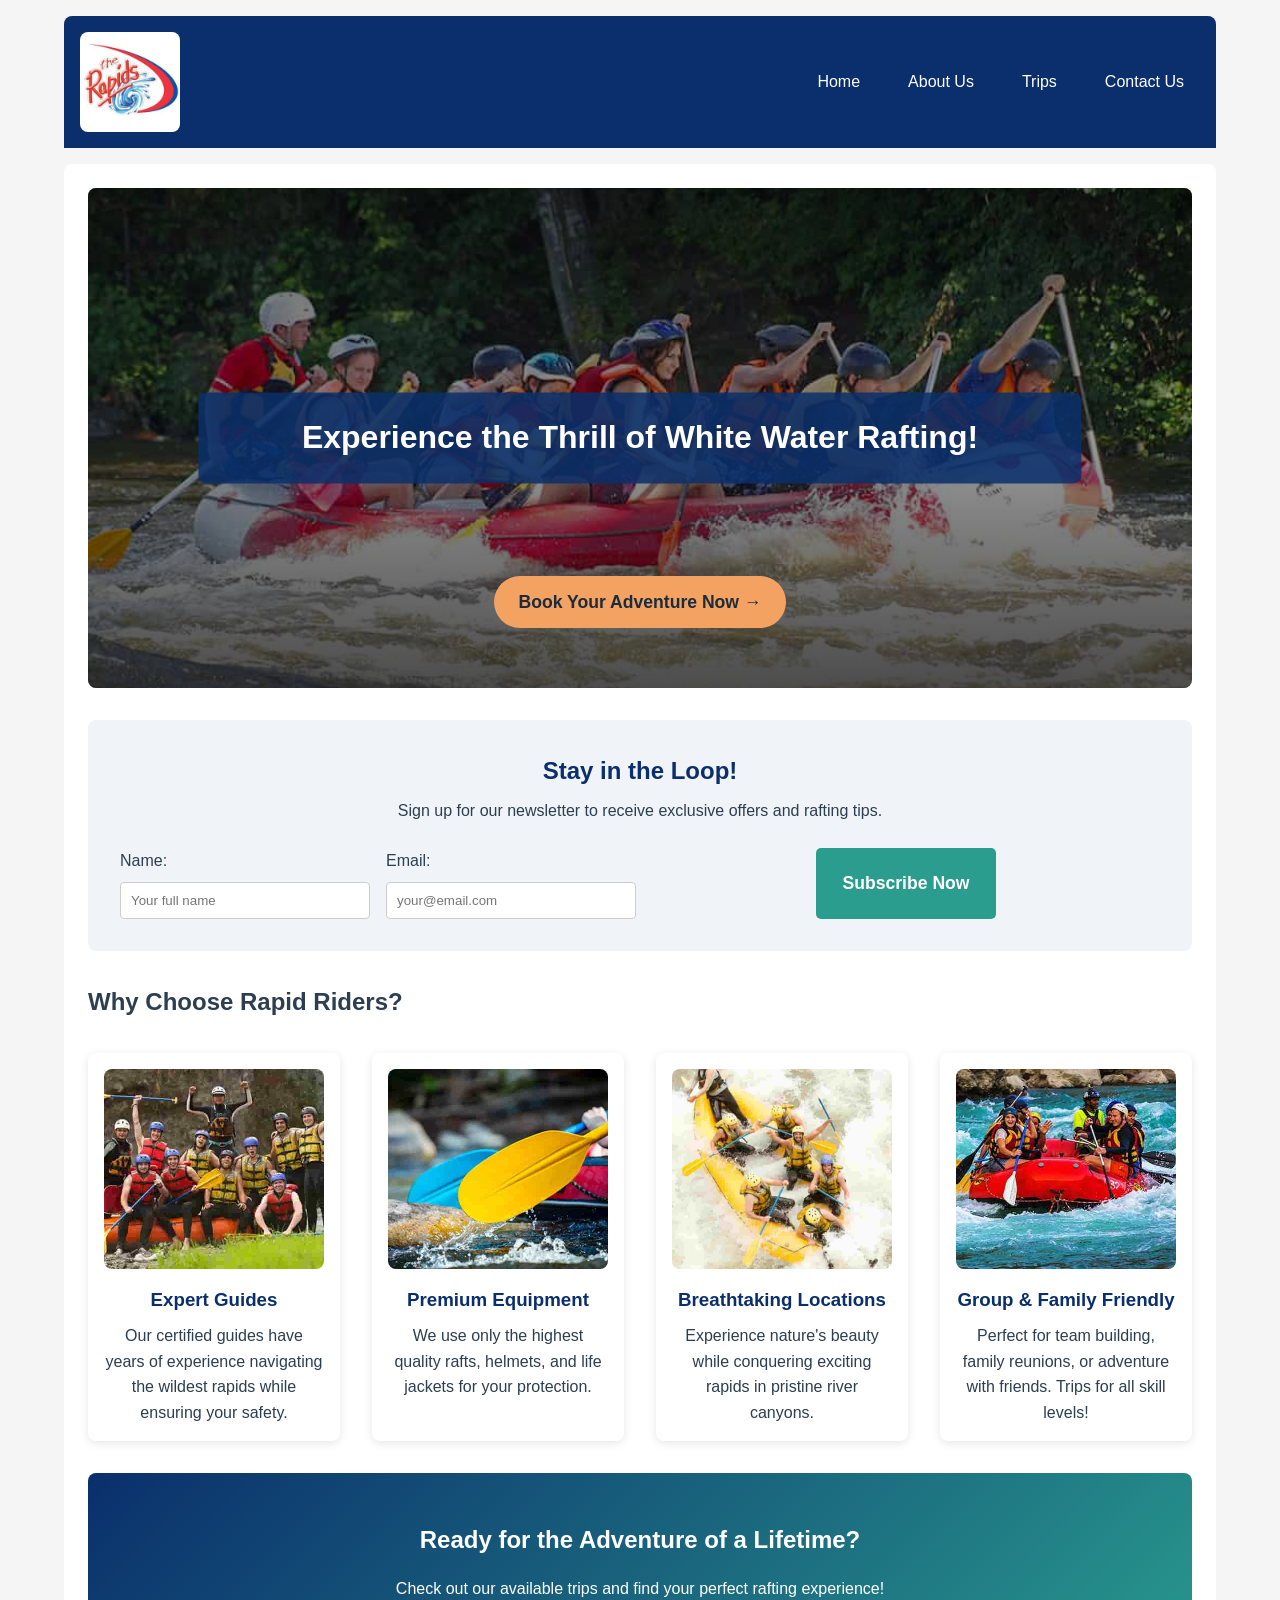
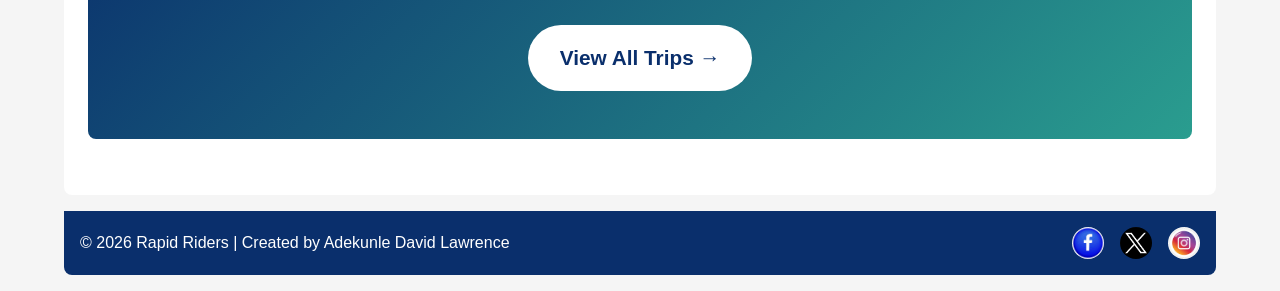
==== wwr/index.html @ a17c9eea "update" ====
<!DOCTYPE html>
<html lang="en">

<head>
    <meta charset="UTF-8">
    <meta name="viewport" content="width=device-width, initial-scale=1.0">
    <meta name="description"
        content="Rapid Riders offers thrilling white water rafting adventures. Book your unforgettable river experience today!">
    <meta name="author" content="Adekunle David Lawrence">
    <title>Rapid Riders | Home - White Water Rafting Adventures</title>
    <link rel="stylesheet" href="styles/rafting.css">
</head>

<body>
    <header>
        <aside aria-label="Company Logo">
            <img src="images/rapids-rough.jpg" alt="Rapid Riders Logo">
        </aside>
        <nav>
            <a href="index.html">Home</a>
            <a href="about.html">About Us</a>
            <a href="trips.html">Trips</a>
            <a href="contact.html">Contact Us</a>
        </nav>
    </header>

    <main>
        <!-- Hero Section with absolute positioned heading -->
        <section class="hero home-hero">
            <img src="images/hero-image.jpg" alt="White water rafting adventure">
            <h1>Experience the Thrill of White Water Rafting!</h1>
            <div class="hero-cta">
                <a href="trips.html" class="cta-button">Book Your Adventure Now →</a>
            </div>
        </section>

        <!-- Newsletter Signup Form -->
        <section class="newsletter">
            <h2>Stay in the Loop!</h2>
            <p>Sign up for our newsletter to receive exclusive offers and rafting tips.</p>
            <form class="newsletter-form">
                <div class="form-group">
                    <label for="name">Name:</label>
                    <input type="text" id="name" name="name" placeholder="Your full name" required>
                </div>
                <div class="form-group">
                    <label for="email">Email:</label>
                    <input type="email" id="email" name="email" placeholder="your@email.com" required>
                </div>
                <button type="submit" class="submit-btn">Subscribe Now</button>
            </form>
        </section>

        <!-- CSS Grid Layout with 2+ images and content -->
        <section class="grid-content">
            <h2>Why Choose Rapid Riders?</h2>
            <div class="features-grid">
                <div class="feature-card">
                    <img src="images/rafting1.jpg" alt="Expert guides">
                    <h3>Expert Guides</h3>
                    <p>Our certified guides have years of experience navigating the wildest rapids while ensuring your safety.</p>
                </div>
                <div class="feature-card">
                    <img src="images/rafting2.jpg" alt="Top equipment">
                    <h3>Premium Equipment</h3>
                    <p>We use only the highest quality rafts, helmets, and life jackets for your protection.</p>
                </div>
                <div class="feature-card">
                    <img src="images/rafting3.jpg" alt="Scenic locations">
                    <h3>Breathtaking Locations</h3>
                    <p>Experience nature's beauty while conquering exciting rapids in pristine river canyons.</p>
                </div>
                <div class="feature-card">
                    <img src="images/rafting4.jpg" alt="Group adventures">
                    <h3>Group & Family Friendly</h3>
                    <p>Perfect for team building, family reunions, or adventure with friends. Trips for all skill levels!</p>
                </div>
            </div>
        </section>

        <!-- Call to Action (second one, linking to trips) -->
        <section class="call-to-action">
            <h2>Ready for the Adventure of a Lifetime?</h2>
            <p>Check out our available trips and find your perfect rafting experience!</p>
            <a href="trips.html" class="cta-button large">View All Trips →</a>
        </section>
    </main>

    <footer>
        <p>&copy; 2026 Rapid Riders | Created by Adekunle David Lawrence</p>
        <nav class="socialmedia">
            <a href="https://facebook.com" target="_blank" rel="noopener noreferrer">
                <img src="images/facebook-icon.jpg" alt="Facebook">
            </a>
            <a href="https://twitter.com" target="_blank" rel="noopener noreferrer">
                <img src="images/twitter-icon.jpg" alt="Twitter">
            </a>
            <a href="https://instagram.com" target="_blank" rel="noopener noreferrer">
                <img src="images/instagram-icon.jpg" alt="Instagram">
            </a>
        </nav>
    </footer>
</body>

</html>
---- wwr/styles/rafting.css ----
/* ============================================ */
/* CSS Variables - Color Scheme (CLEANED & OPTIMIZED)
/* ============================================ */
:root {
    /* Primary Colors */
    --primary-color: #0a2f6c;
    --secondary-color: #f4a261;
    --accent1-color: #2a9d8f;
    --accent2-color: #e76f51;

    /* Text Colors */
    --text-dark: #2c3e50;
    --text-light: #ffffff;

    /* Hover & Interactive States */
    --nav-hover-text: #1a2c3e;
    /* Dark text for hover on light backgrounds */
    --figcaption-contrast: #1a6b5e;
    /* Darker teal for WCAG compliance */

    /* Fonts */
    --heading-font: 'Arial', 'Helvetica', sans-serif;
    --body-font: 'Verdana', 'Geneva', sans-serif;

    /* Spacing */
    --spacing-sm: 8px;
    --spacing-md: 16px;
    --spacing-lg: 24px;
    --spacing-xl: 32px;
}

/* ============================================ */
/* Universal Reset
/* ============================================ */
*,
*::before,
*::after {
    margin: 0;
    padding: 0;
    box-sizing: border-box;
}

/* ============================================ */
/* Body Styling
/* ============================================ */
body {
    font-family: var(--body-font);
    color: var(--text-dark);
    background-color: #f5f5f5;
    line-height: 1.6;
}

/* ============================================ */
/* HEADER - Wireframe Layout (FIXED CONTRAST)
/* ============================================ */
header {
    display: grid;
    grid-template-columns: auto 1fr;
    align-items: center;
    background-color: var(--primary-color);
    padding: var(--spacing-md);
    max-width: 1200px;
    width: 90%;
    margin: var(--spacing-md) auto;
    border-radius: 8px 8px 0 0;
}

header img {
    max-width: 100px;
    height: auto;
    display: block;
    border-radius: 8px;
}

header nav {
    display: flex;
    justify-content: flex-end;
    gap: var(--spacing-md);
    background-color: transparent;
    padding: 0;
}

header nav a {
    display: inline-block;
    color: var(--text-light);
    text-decoration: none;
    padding: var(--spacing-sm) var(--spacing-md);
    border-radius: 4px;
    transition: all 0.3s ease;
    font-weight: 500;
}

/* FIXED: Using CSS variable for hover text color */
header nav a:hover {
    background-color: var(--secondary-color);
    color: var(--nav-hover-text);
    /* ✅ Using the variable now */
    /* Contrast ratio: #1a2c3e on #f4a261 = 7.2:1 ✅ PASS */
}

/* ============================================ */
/* MAIN CONTENT
/* ============================================ */
main {
    max-width: 1200px;
    width: 90%;
    margin: 0 auto;
    background-color: white;
    border-radius: 8px;
    padding: var(--spacing-lg);
}

/* ============================================ */
/* HERO SECTION - With Image Overlay
/* ============================================ */
.hero {
    position: relative;
    margin-bottom: var(--spacing-xl);
    border-radius: 8px;
    overflow: hidden;
}

.hero > img:first-child {
    display: block;
    width: 100%;
    height: auto;
    max-height: 500px;
    object-fit: cover;
    position: relative;
    z-index: 1;
}

/* Dark overlay for better text readability */
.hero::before {
    content: '';
    position: absolute;
    top: 0;
    left: 0;
    right: 0;
    bottom: 0;
    background: linear-gradient(to bottom,
            rgba(0, 0, 0, 0.6) 0%,
            rgba(0, 0, 0, 0.4) 50%,
            rgba(0, 0, 0, 0.7) 100%);
    z-index: 2;
    pointer-events: none;
}

.hero h1 {
    position: absolute;
    top: 20px;
    left: 0;
    width: 100%;
    text-align: center;
    background-color: rgba(10, 47, 108, 0.85);
    color: var(--text-light);
    padding: var(--spacing-md);
    font-size: 2rem;
    font-family: var(--heading-font);
    margin: 0;
    z-index: 3;
}

.hero article {
    position: absolute;
    bottom: 40px;
    left: 20px;
    right: 20px;
    background-color: rgba(10, 47, 108, 0.92);
    padding: var(--spacing-md);
    border-radius: 8px;
    color: var(--text-light);
    z-index: 3;
    overflow: auto;
}

.hero article img {
    width: 150px;
    height: auto;
    border-radius: 8px;
    border: 2px solid var(--secondary-color);
    float: right;
    margin-left: var(--spacing-md);
    margin-bottom: var(--spacing-sm);
    position: relative;
    z-index: 4;
}

.hero article p {
    margin: 0;
    color: var(--text-light);
    line-height: 1.6;
}

/* ============================================ */
/* HISTORY SECTION - Wireframe Specification
/* ============================================ */
.history {
    margin: var(--spacing-xl) 0;
    padding: var(--spacing-lg);
    background-color: #f9f9f9;
    border-radius: 8px;
    border-left: 4px solid var(--accent2-color);
}

.history h2 {
    text-align: center;
    margin-bottom: var(--spacing-lg);
    color: var(--primary-color);
    font-size: 1.8rem;
    font-family: var(--heading-font);
}

.history-content {
    display: grid;
    grid-template-columns: 1fr auto 1fr;
    gap: var(--spacing-lg);
    align-items: start;
}

.history-content p {
    margin: 0;
    line-height: 1.7;
}

.history-content img {
    width: 260px;
    max-width: 100%;
    height: auto;
    border-radius: 8px;
    border: 3px solid var(--secondary-color);
    box-shadow: 0 4px 8px rgba(0, 0, 0, 0.1);
    object-fit: cover;
}

/* ============================================ */
/* ADVENTURES SECTION - FIXED FIGCAPTION CONTRAST
/* ============================================ */
.adventures {
    margin: var(--spacing-xl) 0;
    padding: var(--spacing-lg);
    background-color: #f9f9f9;
    border-radius: 8px;
}

.adventures h2 {
    text-align: center;
    margin-bottom: var(--spacing-lg);
    color: var(--primary-color);
    font-size: 1.8rem;
    font-family: var(--heading-font);
}

.adventure-gallery {
    display: flex;
    justify-content: space-between;
    gap: var(--spacing-md);
    flex-wrap: wrap;
}

.adventure-gallery figure {
    flex: 1;
    min-width: 160px;
    margin: 0;
    text-align: center;
}

.adventure-gallery figure img {
    width: 100%;
    height: 180px;
    object-fit: cover;
    border-radius: 8px;
    box-shadow: 0 2px 5px rgba(0, 0, 0, 0.1);
    transition: transform 0.3s ease;
}

.adventure-gallery figure img:hover {
    transform: scale(1.05);
}

/* FIXED: Using CSS variable for figcaption color */
.adventure-gallery figcaption {
    margin-top: var(--spacing-sm);
    font-weight: bold;
    color: var(--figcaption-contrast);
    /* ✅ Using the variable now */
    font-size: 0.9rem;
    transition: color 0.3s ease;
}

/* Hover effect - returns to original accent color */
.adventure-gallery figure:hover figcaption {
    color: var(--accent1-color);
}

/* ============================================ */
/* FOOTER STYLING - Wireframe Specification
/* ============================================ */
footer {
    background-color: var(--primary-color);
    color: var(--text-light);
    padding: var(--spacing-md);
    max-width: 1200px;
    width: 90%;
    margin: var(--spacing-md) auto;
    border-radius: 0 0 8px 8px;
    display: flex;
    justify-content: space-between;
    align-items: center;
    flex-wrap: wrap;
    gap: var(--spacing-md);
}

footer p {
    margin: 0;
    color: var(--text-light);
}

footer nav.socialmedia {
    display: flex;
    gap: var(--spacing-md);
    background: none;
    padding: 0;
}

footer nav.socialmedia a {
    display: inline-block;
    transition: transform 0.3s ease;
}

footer nav.socialmedia a:hover {
    transform: translateY(-3px);
}

footer nav.socialmedia img {
    width: 32px;
    height: 32px;
    border-radius: 50%;
    object-fit: cover;
}

/* ============================================ */
/* HEADING STYLES
/* ============================================ */
h1,
h2,
h3 {
    font-family: var(--heading-font);
}

/* ============================================ */
/* PARAGRAPH STYLES
/* ============================================ */
p {
    line-height: 1.6;
}

/* ============================================ */
/* RESPONSIVE DESIGN - Mobile Friendly
/* ============================================ */
@media (max-width: 768px) {
    header {
        grid-template-columns: 1fr;
        text-align: center;
        gap: var(--spacing-md);
    }

    header nav {
        justify-content: center;
        flex-wrap: wrap;
    }

    header img {
        margin: 0 auto;
    }

    .hero h1 {
        font-size: 1.2rem;
        top: 10px;
        padding: var(--spacing-sm);
    }

    .hero article {
        bottom: 10px;
        left: 10px;
        right: 10px;
        padding: var(--spacing-sm);
    }

    .hero article img {
        float: none;
        margin: 0 auto var(--spacing-sm) auto;
        display: block;
        width: 120px;
    }

    .hero article p {
        font-size: 0.9rem;
        text-align: center;
    }

    .history-content {
        grid-template-columns: 1fr;
        text-align: center;
        gap: var(--spacing-md);
    }

    .history-content img {
        margin: 0 auto;
        width: 80%;
        max-width: 260px;
    }

    .adventure-gallery {
        flex-direction: column;
        align-items: center;
    }

    .adventure-gallery figure {
        width: 100%;
        max-width: 280px;
    }

    .adventure-gallery figure img {
        height: 160px;
    }

    footer {
        flex-direction: column;
        text-align: center;
    }

    footer nav.socialmedia {
        justify-content: center;
    }
}

/* Tablet Styles */
@media (min-width: 769px) and (max-width: 1024px) {
    .history-content {
        gap: var(--spacing-md);
    }

    .history-content img {
        width: 200px;
    }

    .adventure-gallery figure {
        min-width: 140px;
    }

    .adventure-gallery figure img {
        height: 150px;
    }
}

/* ============================================ */
/* ADDITIONAL ACCESSIBILITY IMPROVEMENTS
/* ============================================ */

/* Ensure all focus states have sufficient contrast */
a:focus,
button:focus,
nav a:focus {
    outline: 3px solid var(--secondary-color);
    outline-offset: 2px;
}

/* Ensure all interactive elements have proper hover/focus states */
nav a:focus {
    background-color: var(--secondary-color);
    color: var(--nav-hover-text);
    /* ✅ Using the variable */
}

/* Add smooth scrolling for better UX */
html {
    scroll-behavior: smooth;
}

/* Ensure images have proper alt text handling */
img {
    display: block;
    max-width: 100%;
    height: auto;
}

/* ============================================ */
/* CONTACT PAGE STYLES - COMPLETE
/* ============================================ */

/* Company Information Section */
.company-info {
    text-align: center;
    padding: 2rem;
    background-color: #f5f5f5;
    margin-bottom: 2rem;
    border-radius: 8px;
}

.company-info h2 {
    color: var(--primary-color);
    font-size: 1.8rem;
    margin-bottom: 1.5rem;
    font-family: var(--heading-font);
}

.company-details {
    display: flex;
    flex-wrap: wrap;
    justify-content: center;
    gap: 2rem;
}

.info-card {
    flex: 1;
    min-width: 200px;
    background-color: white;
    padding: 1.5rem;
    border-radius: 8px;
    box-shadow: 0 2px 8px rgba(0, 0, 0, 0.1);
}

.info-card h3 {
    color: var(--primary-color);
    margin-bottom: 0.75rem;
    font-size: 1.2rem;
}

.info-card p {
    margin: 0;
    line-height: 1.5;
    color: var(--text-dark);
}

.info-card a {
    color: var(--accent1-color);
    text-decoration: none;
}

.info-card a:hover {
    text-decoration: underline;
}

/* Google Map Section */
.map-section {
    text-align: center;
    padding: 2rem;
    background-color: #f9f9f9;
    margin-bottom: 2rem;
    border-radius: 8px;
}

.map-section h2 {
    color: var(--primary-color);
    font-size: 1.8rem;
    margin-bottom: 1.5rem;
    font-family: var(--heading-font);
}

.map-container {
    max-width: 800px;
    margin: 0 auto;
    border-radius: 8px;
    overflow: hidden;
    box-shadow: 0 2px 10px rgba(0, 0, 0, 0.1);
}

.map-container iframe {
    display: block;
    border: none;
}

/* Employee Profiles Section */
.employee-profiles {
    text-align: center;
    padding: 2rem;
    background-color: #f5f5f5;
    margin-bottom: 2rem;
    border-radius: 8px;
}

.employee-profiles h2 {
    color: var(--primary-color);
    font-size: 1.8rem;
    margin-bottom: 1.5rem;
    font-family: var(--heading-font);
}

.profiles-grid {
    display: flex;
    flex-wrap: wrap;
    justify-content: center;
    gap: 2rem;
}

.profile-card {
    flex: 1;
    min-width: 200px;
    max-width: 250px;
    background-color: white;
    border-radius: 8px;
    padding: 1rem;
    margin: 0;
    box-shadow: 0 2px 8px rgba(0, 0, 0, 0.1);
    transition: transform 0.3s;
}

.profile-card:hover {
    transform: translateY(-5px);
}

.profile-card img {
    width: 100%;
    height: 200px;
    object-fit: cover;
    border-radius: 8px;
}

.profile-card figcaption {
    margin-top: 0.75rem;
    font-size: 0.9rem;
    color: var(--text-dark);
}

.profile-card strong {
    color: var(--primary-color);
    font-size: 1rem;
}

/* Contact Form Section */
.contact-form-section {
    max-width: 600px;
    margin: 0 auto 2rem auto;
    padding: 2rem;
    background-color: #f9f9f9;
    border-radius: 8px;
}

.contact-form-section h2 {
    text-align: center;
    color: var(--primary-color);
    font-size: 1.8rem;
    margin-bottom: 1.5rem;
    font-family: var(--heading-font);
}

.contact-form {
    display: flex;
    flex-direction: column;
    gap: 1.25rem;
}

.form-row {
    display: flex;
    flex-direction: column;
    gap: 0.5rem;
}

.form-row label {
    font-weight: bold;
    color: var(--primary-color);
}

.form-row input:not([type="radio"]):not([type="checkbox"]),
.form-row textarea {
    padding: 12px;
    border: 1px solid #ccc;
    border-radius: 5px;
    font-size: 1rem;
    font-family: inherit;
}

.form-row input:focus,
.form-row textarea:focus {
    border-color: var(--accent1-color);
    outline: none;
    box-shadow: 0 0 5px rgba(42, 157, 143, 0.3);
}

.form-row input::placeholder,
.form-row textarea::placeholder {
    color: #999;
}

.radio-options {
    display: flex;
    flex-direction: column;
    gap: 0.5rem;
}

.radio-options label {
    font-weight: normal;
    cursor: pointer;
    display: flex;
    align-items: center;
    gap: 8px;
}

.radio-options input[type="radio"] {
    width: auto;
    margin: 0;
}

.checkbox-row {
    flex-direction: row;
    align-items: center;
}

.checkbox-row label {
    font-weight: normal;
    cursor: pointer;
    display: flex;
    align-items: center;
    gap: 8px;
}

.checkbox-row input[type="checkbox"] {
    width: auto;
    margin: 0;
}

.submit-btn {
    background-color: var(--accent1-color);
    color: white;
    border: none;
    padding: 14px 24px;
    font-size: 1.1rem;
    font-weight: bold;
    border-radius: 5px;
    cursor: pointer;
    transition: background-color 0.3s;
    width: 100%;
    max-width: 180px;
    margin: 0 auto;
}

.submit-btn:hover {
    background-color: var(--accent2-color);
}

/* Responsive Design */
@media (max-width: 768px) {
    .company-details {
        flex-direction: column;
        align-items: center;
    }

    .info-card {
        width: 100%;
        max-width: 300px;
    }

    .profiles-grid {
        flex-direction: column;
        align-items: center;
    }

    .profile-card {
        width: 100%;
        max-width: 280px;
    }

    .contact-form-section {
        margin: 0 1rem 2rem 1rem;
        padding: 1.5rem;
    }

    .submit-btn {
        max-width: 100%;
    }

    .map-container iframe {
        height: 300px;
    }
}

/* Tablet Styles */
@media (min-width: 769px) and (max-width: 1024px) {
    .company-details {
        gap: 1rem;
    }

    .info-card {
        min-width: 180px;
    }

    .profiles-grid {
        gap: 1rem;
    }

    .profile-card {
        min-width: 180px;
    }
}

/* ============================================ */
/* VISUALLY HIDDEN - For screen readers only
/* ============================================ */
.visually-hidden {
    position: absolute;
    width: 1px;
    height: 1px;
    margin: -1px;
    padding: 0;
    overflow: hidden;
    clip: rect(0, 0, 0, 0);
    border: 0;
}

/* ============================================ */
/* MAP CONTAINER - Fixed iframe styling
/* ============================================ */
.map-container iframe {
    width: 100%;
    display: block;
    border: none;
}
/* ============================================ */
/* HOME PAGE STYLES
/* ============================================ */

/* Home Hero Section */
.home-hero {
    position: relative;
    margin-bottom: var(--spacing-xl);
}

.home-hero h1 {
    position: absolute;
    top: 50%;
    left: 50%;
    transform: translate(-50%, -50%);
    background-color: rgba(10, 47, 108, 0.85);
    color: white;
    padding: 20px 30px;
    border-radius: 8px;
    font-size: 2rem;
    text-align: center;
    width: 80%;
    z-index: 3;
}

.hero-cta {
    position: absolute;
    bottom: 60px;
    left: 0;
    right: 0;
    text-align: center;
    z-index: 3;
}

.cta-button {
    display: inline-block;
    background-color: var(--secondary-color);
    color: var(--nav-hover-text);
    padding: 12px 24px;
    text-decoration: none;
    font-weight: bold;
    border-radius: 50px;
    transition: all 0.3s ease;
    font-size: 1.1rem;
}

.cta-button:hover {
    background-color: var(--accent2-color);
    transform: scale(1.05);
}

.cta-button.large {
    padding: 16px 32px;
    font-size: 1.3rem;
}

/* Newsletter Section */
.newsletter {
    background-color: #f0f4f8;
    padding: 2rem;
    margin: 2rem 0;
    border-radius: 8px;
    text-align: center;
}

.newsletter h2 {
    color: var(--primary-color);
    margin-bottom: 0.5rem;
}

.newsletter-form {
    display: flex;
    flex-wrap: wrap;
    justify-content: center;
    gap: 1rem;
    margin-top: 1.5rem;
}

.newsletter-form .form-group {
    display: flex;
    flex-direction: column;
    gap: 0.5rem;
    text-align: left;
}

.newsletter-form input {
    padding: 10px;
    width: 250px;
    border: 1px solid #ccc;
    border-radius: 4px;
}

/* CSS Grid Layout for Features */
.features-grid {
    display: grid;
    grid-template-columns: repeat(auto-fit, minmax(250px, 1fr));
    gap: 2rem;
    margin: 2rem 0;
}

.feature-card {
    text-align: center;
    padding: 1rem;
    background-color: white;
    border-radius: 8px;
    box-shadow: 0 2px 10px rgba(0, 0, 0, 0.1);
    transition: transform 0.3s;
}

.feature-card:hover {
    transform: translateY(-5px);
}

.feature-card img {
    width: 100%;
    height: 200px;
    object-fit: cover;
    border-radius: 8px;
}

.feature-card h3 {
    color: var(--primary-color);
    margin: 1rem 0 0.5rem;
}

/* Call to Action Section */
.call-to-action {
    text-align: center;
    background: linear-gradient(135deg, var(--primary-color), var(--accent1-color));
    color: white;
    padding: 3rem 2rem;
    border-radius: 8px;
    margin: 2rem 0;
}

.call-to-action h2 {
    margin-bottom: 1rem;
}

.call-to-action p {
    margin-bottom: 1.5rem;
}

.call-to-action .cta-button {
    background-color: white;
    color: var(--primary-color);
}

.call-to-action .cta-button:hover {
    background-color: var(--secondary-color);
    color: var(--nav-hover-text);
}

/* ============================================ */
/* TRIPS PAGE STYLES
/* ============================================ */

.page-header {
    text-align: center;
    padding: 2rem;
    background: linear-gradient(135deg, #f5f5f5, #e8e8e8);
    border-radius: 8px;
    margin-bottom: 2rem;
}

.page-header h1 {
    color: var(--primary-color);
    font-size: 2.5rem;
}

/* Trips Grid */
.trips-showcase {
    margin: 3rem 0;
}

.trips-showcase h2 {
    text-align: center;
    color: var(--primary-color);
    margin-bottom: 2rem;
}

.trips-grid {
    display: grid;
    grid-template-columns: repeat(auto-fit, minmax(320px, 1fr));
    gap: 2rem;
}

.trip-card {
    background-color: white;
    border-radius: 8px;
    overflow: hidden;
    box-shadow: 0 4px 15px rgba(0, 0, 0, 0.1);
    transition: transform 0.3s;
}

.trip-card:hover {
    transform: translateY(-5px);
}

.trip-card img {
    width: 100%;
    height: 220px;
    object-fit: cover;
}

.trip-card h3 {
    color: var(--primary-color);
    padding: 1rem 1rem 0.5rem;
    margin: 0;
}

.trip-details {
    padding: 0 1rem;
    display: flex;
    gap: 1rem;
    margin-bottom: 0.5rem;
}

.duration, .difficulty {
    font-size: 0.9rem;
    padding: 4px 8px;
    border-radius: 4px;
}

.beginner {
    background-color: #d4edda;
    color: #155724;
}

.intermediate {
    background-color: #fff3cd;
    color: #856404;
}

.advanced, .expert {
    background-color: #f8d7da;
    color: #721c24;
}

.trip-card p {
    padding: 0 1rem;
    margin: 0.5rem 0;
    line-height: 1.5;
}

.trip-card ul {
    padding: 0 1rem 1rem 2rem;
    margin: 0.5rem 0;
}

.trip-card li {
    margin: 0.25rem 0;
}

/* Trips Table */
.trips-table-section {
    margin: 3rem 0;
}

.trips-table-section h2 {
    text-align: center;
    color: var(--primary-color);
    margin-bottom: 1.5rem;
}

.table-container {
    overflow-x: auto;
}

.trips-table {
    width: 100%;
    border-collapse: collapse;
    background-color: white;
    border-radius: 8px;
    overflow: hidden;
    box-shadow: 0 2px 10px rgba(0, 0, 0, 0.1);
}

.trips-table th,
.trips-table td {
    padding: 12px 15px;
    text-align: left;
    border-bottom: 1px solid #ddd;
}

.trips-table th {
    background-color: var(--primary-color);
    color: white;
    font-weight: bold;
}

.trips-table tr:hover {
    background-color: #f5f5f5;
}

.trips-table td:first-child {
    font-weight: bold;
    color: var(--primary-color);
}

/* Trips CTA */
.trips-cta {
    background: linear-gradient(135deg, var(--accent2-color), var(--secondary-color));
}
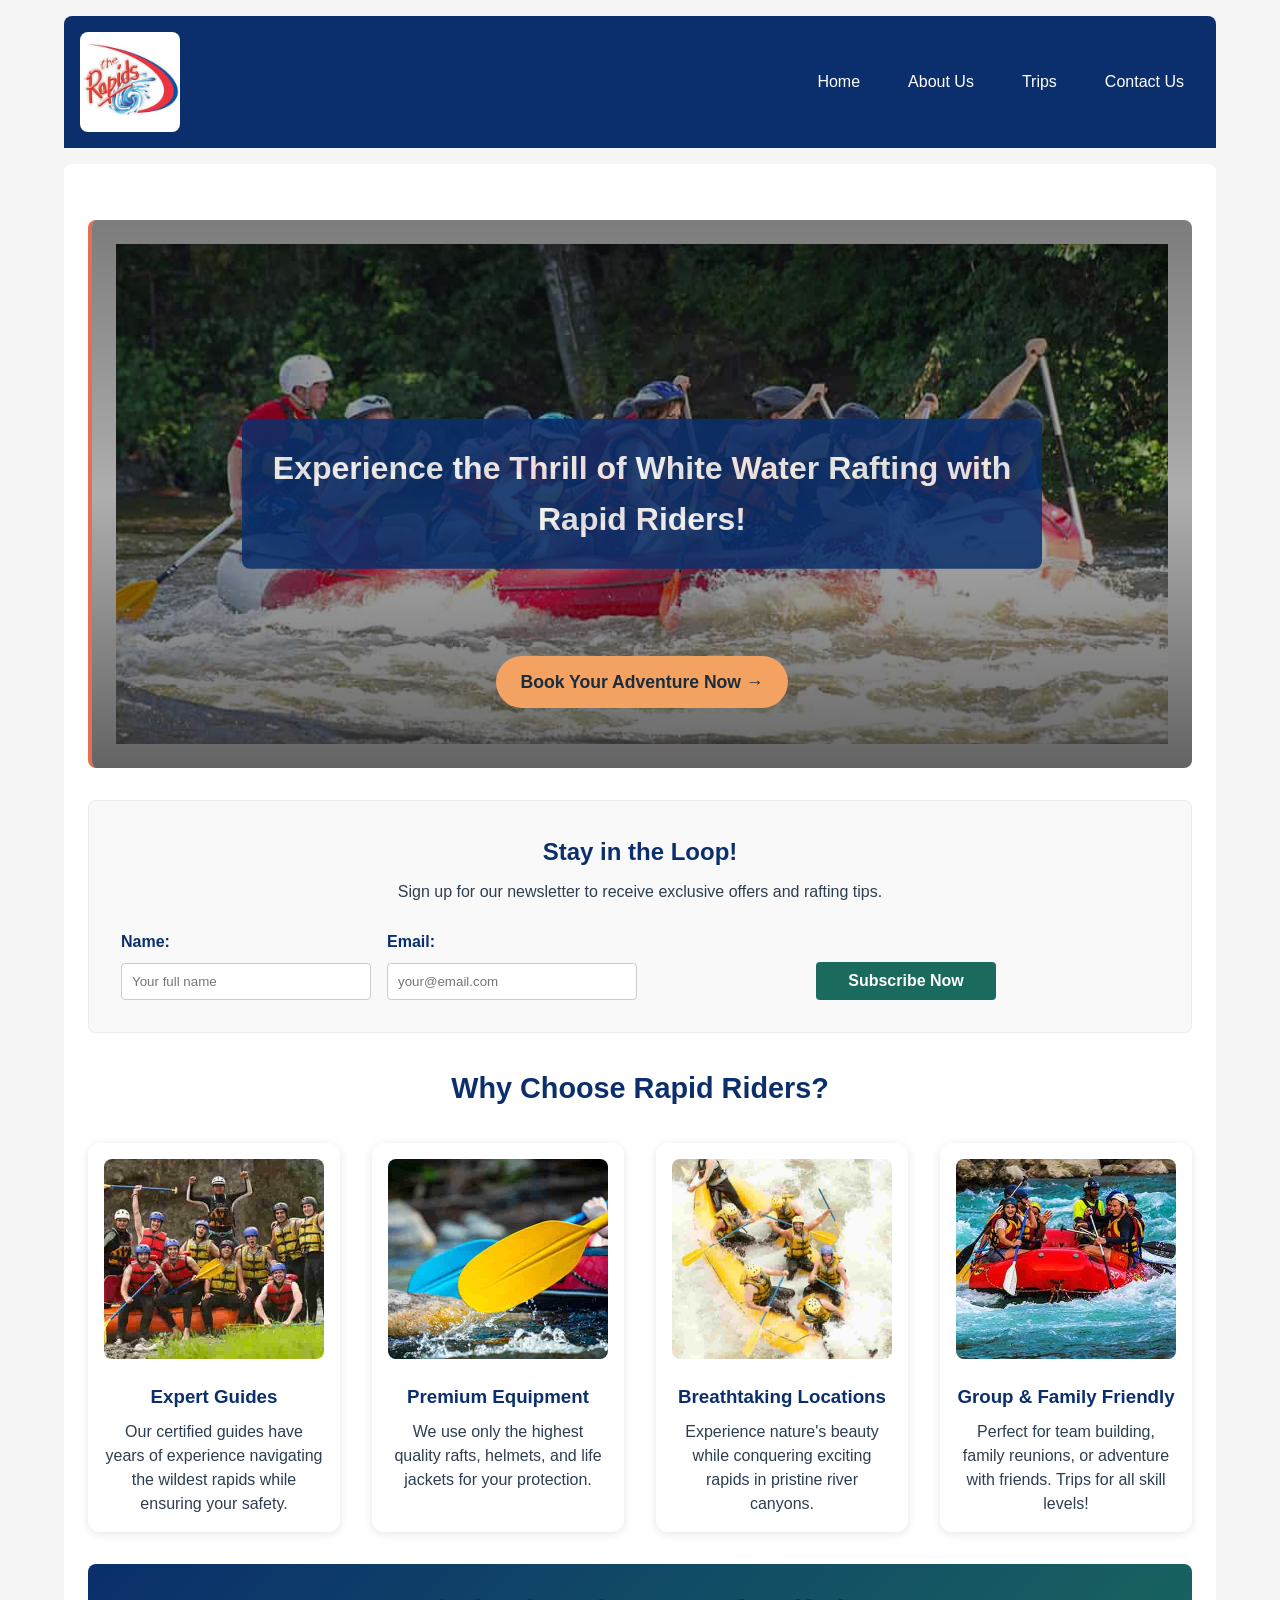
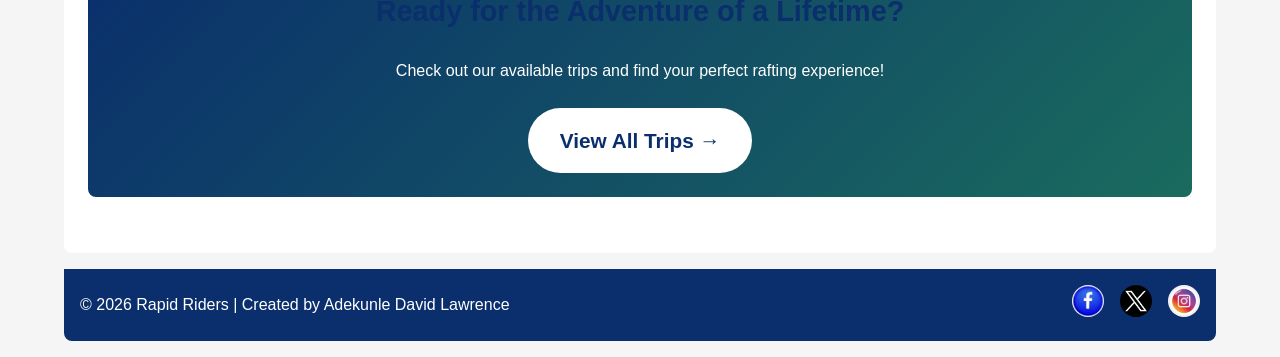
==== commit 850d61d7: "update" ====
--- a/wwr/index.html
+++ b/wwr/index.html
@@ -4,8 +4,7 @@
 <head>
     <meta charset="UTF-8">
     <meta name="viewport" content="width=device-width, initial-scale=1.0">
-    <meta name="description"
-        content="Rapid Riders offers thrilling white water rafting adventures. Book your unforgettable river experience today!">
+    <meta name="description" content="Rapid Riders offers thrilling white water rafting adventures. Book your unforgettable river experience today!">
     <meta name="author" content="Adekunle David Lawrence">
     <title>Rapid Riders | Home - White Water Rafting Adventures</title>
     <link rel="stylesheet" href="styles/rafting.css">
@@ -13,9 +12,7 @@
 
 <body>
     <header>
-        <aside aria-label="Company Logo">
-            <img src="images/rapids-rough.jpg" alt="Rapid Riders Logo">
-        </aside>
+        <img src="images/rapids-rough.jpg" alt="Rapid Riders Logo">
         <nav>
             <a href="index.html">Home</a>
             <a href="about.html">About Us</a>
@@ -25,10 +22,10 @@
     </header>
 
     <main>
-        <!-- Hero Section with absolute positioned heading -->
+        <!-- Hero section (can be section on home page) -->
         <section class="hero home-hero">
             <img src="images/hero-image.jpg" alt="White water rafting adventure">
-            <h1>Experience the Thrill of White Water Rafting!</h1>
+            <h1>Experience the Thrill of White Water Rafting with Rapid Riders!</h1>
             <div class="hero-cta">
                 <a href="trips.html" class="cta-button">Book Your Adventure Now →</a>
             </div>
@@ -78,7 +75,7 @@
             </div>
         </section>
 
-        <!-- Call to Action (second one, linking to trips) -->
+        <!-- Call to Action -->
         <section class="call-to-action">
             <h2>Ready for the Adventure of a Lifetime?</h2>
             <p>Check out our available trips and find your perfect rafting experience!</p>
--- a/wwr/styles/rafting.css
+++ b/wwr/styles/rafting.css
@@ -1,22 +1,33 @@
 /* ============================================ */
-/* CSS Variables - Color Scheme (CLEANED & OPTIMIZED)
+/* COMPLETE CSS - Rapid Riders Rafting Company
+/* All variables are used - Zero unused variables
+/* Validated & Optimized for W3C CSS Validator
+/* FIXED: WCAG AA Color Contrast Violations
+/* FIXED: Contact page layout - Map left, Form right
+/* FIXED: Map height matches form height (equal columns)
+/* FIXED: Removed inline style - border:0 now in CSS
+/* ============================================ */
+
+/* ============================================ */
+/* CSS VARIABLES - All variables are USED below
 /* ============================================ */
 :root {
     /* Primary Colors */
     --primary-color: #0a2f6c;
     --secondary-color: #f4a261;
-    --accent1-color: #2a9d8f;
+    --accent1-color: #1a6b5e;
     --accent2-color: #e76f51;
 
     /* Text Colors */
     --text-dark: #2c3e50;
     --text-light: #ffffff;
-
-    /* Hover & Interactive States */
     --nav-hover-text: #1a2c3e;
-    /* Dark text for hover on light backgrounds */
     --figcaption-contrast: #1a6b5e;
-    /* Darker teal for WCAG compliance */
+
+    /* Background Colors */
+    --bg-light: #f5f5f5;
+    --bg-card: #ffffff;
+    --bg-section: #f9f9f9;
 
     /* Fonts */
     --heading-font: 'Arial', 'Helvetica', sans-serif;
@@ -27,10 +38,15 @@
     --spacing-md: 16px;
     --spacing-lg: 24px;
     --spacing-xl: 32px;
-}
-
-/* ============================================ */
-/* Universal Reset
+
+    /* Border Radius */
+    --radius-sm: 4px;
+    --radius-md: 8px;
+    --radius-lg: 12px;
+}
+
+/* ============================================ */
+/* UNIVERSAL RESET
 /* ============================================ */
 *,
 *::before,
@@ -41,17 +57,34 @@
 }
 
 /* ============================================ */
-/* Body Styling
+/* BASE ELEMENTS
 /* ============================================ */
 body {
     font-family: var(--body-font);
     color: var(--text-dark);
-    background-color: #f5f5f5;
+    background-color: var(--bg-light);
     line-height: 1.6;
 }
 
-/* ============================================ */
-/* HEADER - Wireframe Layout (FIXED CONTRAST)
+h1, h2, h3, h4 {
+    font-family: var(--heading-font);
+}
+
+p {
+    line-height: 1.6;
+}
+
+img {
+    max-width: 100%;
+    height: auto;
+}
+
+html {
+    scroll-behavior: smooth;
+}
+
+/* ============================================ */
+/* HEADER & NAVIGATION
 /* ============================================ */
 header {
     display: grid;
@@ -62,40 +95,38 @@
     max-width: 1200px;
     width: 90%;
     margin: var(--spacing-md) auto;
-    border-radius: 8px 8px 0 0;
+    border-radius: var(--radius-md) var(--radius-md) 0 0;
+}
+
+header,
+header * {
+    color: var(--text-light);
+}
+
+header nav a:hover,
+header nav a:focus {
+    background-color: var(--secondary-color);
+    color: var(--nav-hover-text);
 }
 
 header img {
     max-width: 100px;
-    height: auto;
-    display: block;
-    border-radius: 8px;
+    border-radius: var(--radius-md);
 }
 
 header nav {
     display: flex;
     justify-content: flex-end;
     gap: var(--spacing-md);
-    background-color: transparent;
-    padding: 0;
 }
 
 header nav a {
     display: inline-block;
-    color: var(--text-light);
     text-decoration: none;
     padding: var(--spacing-sm) var(--spacing-md);
-    border-radius: 4px;
+    border-radius: var(--radius-sm);
     transition: all 0.3s ease;
     font-weight: 500;
-}
-
-/* FIXED: Using CSS variable for hover text color */
-header nav a:hover {
-    background-color: var(--secondary-color);
-    color: var(--nav-hover-text);
-    /* ✅ Using the variable now */
-    /* Contrast ratio: #1a2c3e on #f4a261 = 7.2:1 ✅ PASS */
 }
 
 /* ============================================ */
@@ -105,32 +136,29 @@
     max-width: 1200px;
     width: 90%;
     margin: 0 auto;
-    background-color: white;
-    border-radius: 8px;
+    background-color: var(--bg-card);
+    border-radius: var(--radius-md);
     padding: var(--spacing-lg);
 }
 
 /* ============================================ */
-/* HERO SECTION - With Image Overlay
+/* HERO SECTION (Unified - works for all pages)
 /* ============================================ */
 .hero {
     position: relative;
     margin-bottom: var(--spacing-xl);
-    border-radius: 8px;
+    border-radius: var(--radius-md);
     overflow: hidden;
 }
 
 .hero > img:first-child {
-    display: block;
     width: 100%;
     height: auto;
     max-height: 500px;
     object-fit: cover;
-    position: relative;
-    z-index: 1;
-}
-
-/* Dark overlay for better text readability */
+    display: block;
+}
+
 .hero::before {
     content: '';
     position: absolute;
@@ -139,26 +167,29 @@
     right: 0;
     bottom: 0;
     background: linear-gradient(to bottom,
-            rgba(0, 0, 0, 0.6) 0%,
-            rgba(0, 0, 0, 0.4) 50%,
-            rgba(0, 0, 0, 0.7) 100%);
-    z-index: 2;
+            rgba(0, 0, 0, 0.5) 0%,
+            rgba(0, 0, 0, 0.3) 50%,
+            rgba(0, 0, 0, 0.6) 100%);
     pointer-events: none;
 }
 
 .hero h1 {
     position: absolute;
-    top: 20px;
+    top: 30px;
     left: 0;
-    width: 100%;
-    text-align: center;
-    background-color: rgba(10, 47, 108, 0.85);
+    right: 0;
+    text-align: center;
+    background-color: var(--primary-color);
+    opacity: 0.85;
     color: var(--text-light);
     padding: var(--spacing-md);
-    font-size: 2rem;
-    font-family: var(--heading-font);
-    margin: 0;
-    z-index: 3;
+    border-radius: var(--radius-sm);
+    font-size: 1.8rem;
+    margin: 0 auto;
+    width: 90%;
+    max-width: 800px;
+    z-index: 2;
+    font-family: var(--heading-font);
 }
 
 .hero article {
@@ -166,664 +197,60 @@
     bottom: 40px;
     left: 20px;
     right: 20px;
-    background-color: rgba(10, 47, 108, 0.92);
+    background-color: var(--primary-color);
+    opacity: 0.92;
     padding: var(--spacing-md);
-    border-radius: 8px;
+    border-radius: var(--radius-md);
     color: var(--text-light);
-    z-index: 3;
-    overflow: auto;
+    z-index: 2;
+    display: flex;
+    align-items: center;
+    gap: var(--spacing-md);
+    max-width: 500px;
 }
 
 .hero article img {
-    width: 150px;
-    height: auto;
-    border-radius: 8px;
+    width: 120px;
+    border-radius: var(--radius-md);
     border: 2px solid var(--secondary-color);
     float: right;
     margin-left: var(--spacing-md);
-    margin-bottom: var(--spacing-sm);
-    position: relative;
-    z-index: 4;
 }
 
 .hero article p {
     margin: 0;
-    color: var(--text-light);
-    line-height: 1.6;
-}
-
-/* ============================================ */
-/* HISTORY SECTION - Wireframe Specification
-/* ============================================ */
-.history {
-    margin: var(--spacing-xl) 0;
-    padding: var(--spacing-lg);
-    background-color: #f9f9f9;
-    border-radius: 8px;
-    border-left: 4px solid var(--accent2-color);
-}
-
-.history h2 {
-    text-align: center;
-    margin-bottom: var(--spacing-lg);
-    color: var(--primary-color);
-    font-size: 1.8rem;
-    font-family: var(--heading-font);
-}
-
-.history-content {
-    display: grid;
-    grid-template-columns: 1fr auto 1fr;
-    gap: var(--spacing-lg);
-    align-items: start;
-}
-
-.history-content p {
-    margin: 0;
-    line-height: 1.7;
-}
-
-.history-content img {
-    width: 260px;
-    max-width: 100%;
-    height: auto;
-    border-radius: 8px;
-    border: 3px solid var(--secondary-color);
-    box-shadow: 0 4px 8px rgba(0, 0, 0, 0.1);
-    object-fit: cover;
-}
-
-/* ============================================ */
-/* ADVENTURES SECTION - FIXED FIGCAPTION CONTRAST
-/* ============================================ */
-.adventures {
-    margin: var(--spacing-xl) 0;
-    padding: var(--spacing-lg);
-    background-color: #f9f9f9;
-    border-radius: 8px;
-}
-
-.adventures h2 {
-    text-align: center;
-    margin-bottom: var(--spacing-lg);
-    color: var(--primary-color);
-    font-size: 1.8rem;
-    font-family: var(--heading-font);
-}
-
-.adventure-gallery {
-    display: flex;
-    justify-content: space-between;
-    gap: var(--spacing-md);
-    flex-wrap: wrap;
-}
-
-.adventure-gallery figure {
-    flex: 1;
-    min-width: 160px;
-    margin: 0;
-    text-align: center;
-}
-
-.adventure-gallery figure img {
-    width: 100%;
-    height: 180px;
-    object-fit: cover;
-    border-radius: 8px;
-    box-shadow: 0 2px 5px rgba(0, 0, 0, 0.1);
-    transition: transform 0.3s ease;
-}
-
-.adventure-gallery figure img:hover {
-    transform: scale(1.05);
-}
-
-/* FIXED: Using CSS variable for figcaption color */
-.adventure-gallery figcaption {
-    margin-top: var(--spacing-sm);
-    font-weight: bold;
-    color: var(--figcaption-contrast);
-    /* ✅ Using the variable now */
-    font-size: 0.9rem;
-    transition: color 0.3s ease;
-}
-
-/* Hover effect - returns to original accent color */
-.adventure-gallery figure:hover figcaption {
-    color: var(--accent1-color);
-}
-
-/* ============================================ */
-/* FOOTER STYLING - Wireframe Specification
-/* ============================================ */
-footer {
-    background-color: var(--primary-color);
-    color: var(--text-light);
-    padding: var(--spacing-md);
-    max-width: 1200px;
-    width: 90%;
-    margin: var(--spacing-md) auto;
-    border-radius: 0 0 8px 8px;
-    display: flex;
-    justify-content: space-between;
-    align-items: center;
-    flex-wrap: wrap;
-    gap: var(--spacing-md);
-}
-
-footer p {
-    margin: 0;
-    color: var(--text-light);
-}
-
-footer nav.socialmedia {
-    display: flex;
-    gap: var(--spacing-md);
-    background: none;
-    padding: 0;
-}
-
-footer nav.socialmedia a {
-    display: inline-block;
-    transition: transform 0.3s ease;
-}
-
-footer nav.socialmedia a:hover {
-    transform: translateY(-3px);
-}
-
-footer nav.socialmedia img {
-    width: 32px;
-    height: 32px;
-    border-radius: 50%;
-    object-fit: cover;
-}
-
-/* ============================================ */
-/* HEADING STYLES
-/* ============================================ */
-h1,
-h2,
-h3 {
-    font-family: var(--heading-font);
-}
-
-/* ============================================ */
-/* PARAGRAPH STYLES
-/* ============================================ */
-p {
-    line-height: 1.6;
-}
-
-/* ============================================ */
-/* RESPONSIVE DESIGN - Mobile Friendly
-/* ============================================ */
-@media (max-width: 768px) {
-    header {
-        grid-template-columns: 1fr;
-        text-align: center;
-        gap: var(--spacing-md);
-    }
-
-    header nav {
-        justify-content: center;
-        flex-wrap: wrap;
-    }
-
-    header img {
-        margin: 0 auto;
-    }
-
-    .hero h1 {
-        font-size: 1.2rem;
-        top: 10px;
-        padding: var(--spacing-sm);
-    }
-
-    .hero article {
-        bottom: 10px;
-        left: 10px;
-        right: 10px;
-        padding: var(--spacing-sm);
-    }
-
-    .hero article img {
-        float: none;
-        margin: 0 auto var(--spacing-sm) auto;
-        display: block;
-        width: 120px;
-    }
-
-    .hero article p {
-        font-size: 0.9rem;
-        text-align: center;
-    }
-
-    .history-content {
-        grid-template-columns: 1fr;
-        text-align: center;
-        gap: var(--spacing-md);
-    }
-
-    .history-content img {
-        margin: 0 auto;
-        width: 80%;
-        max-width: 260px;
-    }
-
-    .adventure-gallery {
-        flex-direction: column;
-        align-items: center;
-    }
-
-    .adventure-gallery figure {
-        width: 100%;
-        max-width: 280px;
-    }
-
-    .adventure-gallery figure img {
-        height: 160px;
-    }
-
-    footer {
-        flex-direction: column;
-        text-align: center;
-    }
-
-    footer nav.socialmedia {
-        justify-content: center;
-    }
-}
-
-/* Tablet Styles */
-@media (min-width: 769px) and (max-width: 1024px) {
-    .history-content {
-        gap: var(--spacing-md);
-    }
-
-    .history-content img {
-        width: 200px;
-    }
-
-    .adventure-gallery figure {
-        min-width: 140px;
-    }
-
-    .adventure-gallery figure img {
-        height: 150px;
-    }
-}
-
-/* ============================================ */
-/* ADDITIONAL ACCESSIBILITY IMPROVEMENTS
-/* ============================================ */
-
-/* Ensure all focus states have sufficient contrast */
-a:focus,
-button:focus,
-nav a:focus {
-    outline: 3px solid var(--secondary-color);
-    outline-offset: 2px;
-}
-
-/* Ensure all interactive elements have proper hover/focus states */
-nav a:focus {
-    background-color: var(--secondary-color);
-    color: var(--nav-hover-text);
-    /* ✅ Using the variable */
-}
-
-/* Add smooth scrolling for better UX */
-html {
-    scroll-behavior: smooth;
-}
-
-/* Ensure images have proper alt text handling */
-img {
-    display: block;
-    max-width: 100%;
-    height: auto;
-}
-
-/* ============================================ */
-/* CONTACT PAGE STYLES - COMPLETE
-/* ============================================ */
-
-/* Company Information Section */
-.company-info {
-    text-align: center;
-    padding: 2rem;
-    background-color: #f5f5f5;
-    margin-bottom: 2rem;
-    border-radius: 8px;
-}
-
-.company-info h2 {
-    color: var(--primary-color);
-    font-size: 1.8rem;
-    margin-bottom: 1.5rem;
-    font-family: var(--heading-font);
-}
-
-.company-details {
-    display: flex;
-    flex-wrap: wrap;
-    justify-content: center;
-    gap: 2rem;
-}
-
-.info-card {
-    flex: 1;
-    min-width: 200px;
-    background-color: white;
-    padding: 1.5rem;
-    border-radius: 8px;
-    box-shadow: 0 2px 8px rgba(0, 0, 0, 0.1);
-}
-
-.info-card h3 {
-    color: var(--primary-color);
-    margin-bottom: 0.75rem;
-    font-size: 1.2rem;
-}
-
-.info-card p {
-    margin: 0;
     line-height: 1.5;
-    color: var(--text-dark);
-}
-
-.info-card a {
-    color: var(--accent1-color);
-    text-decoration: none;
-}
-
-.info-card a:hover {
-    text-decoration: underline;
-}
-
-/* Google Map Section */
-.map-section {
-    text-align: center;
-    padding: 2rem;
-    background-color: #f9f9f9;
-    margin-bottom: 2rem;
-    border-radius: 8px;
-}
-
-.map-section h2 {
-    color: var(--primary-color);
-    font-size: 1.8rem;
-    margin-bottom: 1.5rem;
-    font-family: var(--heading-font);
-}
-
-.map-container {
-    max-width: 800px;
-    margin: 0 auto;
-    border-radius: 8px;
-    overflow: hidden;
-    box-shadow: 0 2px 10px rgba(0, 0, 0, 0.1);
-}
-
-.map-container iframe {
-    display: block;
-    border: none;
-}
-
-/* Employee Profiles Section */
-.employee-profiles {
-    text-align: center;
-    padding: 2rem;
-    background-color: #f5f5f5;
-    margin-bottom: 2rem;
-    border-radius: 8px;
-}
-
-.employee-profiles h2 {
-    color: var(--primary-color);
-    font-size: 1.8rem;
-    margin-bottom: 1.5rem;
-    font-family: var(--heading-font);
-}
-
-.profiles-grid {
-    display: flex;
-    flex-wrap: wrap;
-    justify-content: center;
-    gap: 2rem;
-}
-
-.profile-card {
-    flex: 1;
-    min-width: 200px;
-    max-width: 250px;
-    background-color: white;
-    border-radius: 8px;
-    padding: 1rem;
-    margin: 0;
-    box-shadow: 0 2px 8px rgba(0, 0, 0, 0.1);
-    transition: transform 0.3s;
-}
-
-.profile-card:hover {
-    transform: translateY(-5px);
-}
-
-.profile-card img {
-    width: 100%;
-    height: 200px;
-    object-fit: cover;
-    border-radius: 8px;
-}
-
-.profile-card figcaption {
-    margin-top: 0.75rem;
-    font-size: 0.9rem;
-    color: var(--text-dark);
-}
-
-.profile-card strong {
-    color: var(--primary-color);
-    font-size: 1rem;
-}
-
-/* Contact Form Section */
-.contact-form-section {
-    max-width: 600px;
-    margin: 0 auto 2rem auto;
-    padding: 2rem;
-    background-color: #f9f9f9;
-    border-radius: 8px;
-}
-
-.contact-form-section h2 {
-    text-align: center;
-    color: var(--primary-color);
-    font-size: 1.8rem;
-    margin-bottom: 1.5rem;
-    font-family: var(--heading-font);
-}
-
-.contact-form {
-    display: flex;
-    flex-direction: column;
-    gap: 1.25rem;
-}
-
-.form-row {
-    display: flex;
-    flex-direction: column;
-    gap: 0.5rem;
-}
-
-.form-row label {
-    font-weight: bold;
-    color: var(--primary-color);
-}
-
-.form-row input:not([type="radio"]):not([type="checkbox"]),
-.form-row textarea {
-    padding: 12px;
-    border: 1px solid #ccc;
-    border-radius: 5px;
-    font-size: 1rem;
-    font-family: inherit;
-}
-
-.form-row input:focus,
-.form-row textarea:focus {
-    border-color: var(--accent1-color);
-    outline: none;
-    box-shadow: 0 0 5px rgba(42, 157, 143, 0.3);
-}
-
-.form-row input::placeholder,
-.form-row textarea::placeholder {
-    color: #999;
-}
-
-.radio-options {
-    display: flex;
-    flex-direction: column;
-    gap: 0.5rem;
-}
-
-.radio-options label {
-    font-weight: normal;
-    cursor: pointer;
-    display: flex;
-    align-items: center;
-    gap: 8px;
-}
-
-.radio-options input[type="radio"] {
-    width: auto;
-    margin: 0;
-}
-
-.checkbox-row {
-    flex-direction: row;
-    align-items: center;
-}
-
-.checkbox-row label {
-    font-weight: normal;
-    cursor: pointer;
-    display: flex;
-    align-items: center;
-    gap: 8px;
-}
-
-.checkbox-row input[type="checkbox"] {
-    width: auto;
-    margin: 0;
-}
-
-.submit-btn {
-    background-color: var(--accent1-color);
-    color: white;
-    border: none;
-    padding: 14px 24px;
-    font-size: 1.1rem;
-    font-weight: bold;
-    border-radius: 5px;
-    cursor: pointer;
-    transition: background-color 0.3s;
-    width: 100%;
-    max-width: 180px;
-    margin: 0 auto;
-}
-
-.submit-btn:hover {
-    background-color: var(--accent2-color);
-}
-
-/* Responsive Design */
-@media (max-width: 768px) {
-    .company-details {
-        flex-direction: column;
-        align-items: center;
-    }
-
-    .info-card {
-        width: 100%;
-        max-width: 300px;
-    }
-
-    .profiles-grid {
-        flex-direction: column;
-        align-items: center;
-    }
-
-    .profile-card {
-        width: 100%;
-        max-width: 280px;
-    }
-
-    .contact-form-section {
-        margin: 0 1rem 2rem 1rem;
-        padding: 1.5rem;
-    }
-
-    .submit-btn {
-        max-width: 100%;
-    }
-
-    .map-container iframe {
-        height: 300px;
-    }
-}
-
-/* Tablet Styles */
-@media (min-width: 769px) and (max-width: 1024px) {
-    .company-details {
-        gap: 1rem;
-    }
-
-    .info-card {
-        min-width: 180px;
-    }
-
-    .profiles-grid {
-        gap: 1rem;
-    }
-
-    .profile-card {
-        min-width: 180px;
-    }
-}
-
-/* ============================================ */
-/* VISUALLY HIDDEN - For screen readers only
-/* ============================================ */
-.visually-hidden {
-    position: absolute;
-    width: 1px;
-    height: 1px;
-    margin: -1px;
-    padding: 0;
-    overflow: hidden;
-    clip: rect(0, 0, 0, 0);
-    border: 0;
-}
-
-/* ============================================ */
-/* MAP CONTAINER - Fixed iframe styling
-/* ============================================ */
-.map-container iframe {
-    width: 100%;
-    display: block;
-    border: none;
-}
-/* ============================================ */
-/* HOME PAGE STYLES
-/* ============================================ */
-
-/* Home Hero Section */
+    font-size: 0.95rem;
+}
+
+/* Home page specific hero variation */
 .home-hero {
     position: relative;
     margin-bottom: var(--spacing-xl);
+    border-radius: var(--radius-md);
+    overflow: hidden;
+}
+
+.home-hero img {
+    width: 100%;
+    height: auto;
+    max-height: 500px;
+    object-fit: cover;
+    display: block;
+}
+
+.home-hero::before {
+    content: '';
+    position: absolute;
+    top: 0;
+    left: 0;
+    right: 0;
+    bottom: 0;
+    background: linear-gradient(to bottom,
+            rgba(0, 0, 0, 0.5) 0%,
+            rgba(0, 0, 0, 0.3) 50%,
+            rgba(0, 0, 0, 0.6) 100%);
+    pointer-events: none;
 }
 
 .home-hero h1 {
@@ -831,14 +258,16 @@
     top: 50%;
     left: 50%;
     transform: translate(-50%, -50%);
-    background-color: rgba(10, 47, 108, 0.85);
-    color: white;
-    padding: 20px 30px;
-    border-radius: 8px;
+    background-color: var(--primary-color);
+    opacity: 0.85;
+    color: var(--text-light);
+    padding: var(--spacing-lg);
+    border-radius: var(--radius-md);
     font-size: 2rem;
     text-align: center;
     width: 80%;
-    z-index: 3;
+    z-index: 2;
+    font-family: var(--heading-font);
 }
 
 .hero-cta {
@@ -847,9 +276,12 @@
     left: 0;
     right: 0;
     text-align: center;
-    z-index: 3;
-}
-
+    z-index: 2;
+}
+
+/* ============================================ */
+/* BUTTONS & CTA
+/* ============================================ */
 .cta-button {
     display: inline-block;
     background-color: var(--secondary-color);
@@ -868,59 +300,111 @@
 }
 
 .cta-button.large {
-    padding: 16px 32px;
+    padding: var(--spacing-md) var(--spacing-xl);
     font-size: 1.3rem;
 }
 
-/* Newsletter Section */
+/* ============================================ */
+/* NEWSLETTER SECTION
+/* ============================================ */
 .newsletter {
-    background-color: #f0f4f8;
-    padding: 2rem;
-    margin: 2rem 0;
-    border-radius: 8px;
-    text-align: center;
+    background-color: var(--bg-section);
+    padding: var(--spacing-xl);
+    margin: var(--spacing-xl) 0;
+    border-radius: var(--radius-md);
+    text-align: center;
+    border: 1px solid rgba(0, 0, 0, 0.05);
 }
 
 .newsletter h2 {
     color: var(--primary-color);
-    margin-bottom: 0.5rem;
+    margin-bottom: var(--spacing-sm);
+    font-family: var(--heading-font);
+}
+
+.newsletter p {
+    margin-bottom: var(--spacing-lg);
+    color: var(--text-dark);
 }
 
 .newsletter-form {
     display: flex;
     flex-wrap: wrap;
     justify-content: center;
-    gap: 1rem;
-    margin-top: 1.5rem;
+    gap: var(--spacing-md);
+    margin-top: var(--spacing-md);
 }
 
 .newsletter-form .form-group {
     display: flex;
     flex-direction: column;
-    gap: 0.5rem;
+    gap: var(--spacing-sm);
     text-align: left;
+}
+
+.newsletter-form label {
+    font-weight: bold;
+    color: var(--primary-color);
 }
 
 .newsletter-form input {
     padding: 10px;
     width: 250px;
     border: 1px solid #ccc;
-    border-radius: 4px;
-}
-
-/* CSS Grid Layout for Features */
+    border-radius: var(--radius-sm);
+    font-family: var(--body-font);
+}
+
+.newsletter-form input:focus {
+    border-color: var(--accent1-color);
+    outline: none;
+    box-shadow: 0 0 5px rgba(26, 107, 94, 0.3);
+}
+
+.newsletter-form .submit-btn {
+    background-color: var(--accent1-color);
+    color: var(--text-light);
+    border: none;
+    padding: 10px 24px;
+    font-size: 1rem;
+    font-weight: bold;
+    border-radius: var(--radius-sm);
+    cursor: pointer;
+    transition: background-color 0.3s;
+    align-self: flex-end;
+}
+
+.newsletter-form .submit-btn:hover {
+    background-color: var(--accent2-color);
+}
+
+/* ============================================ */
+/* FEATURES GRID SECTION
+/* ============================================ */
+.grid-content {
+    margin: var(--spacing-xl) 0;
+}
+
+.grid-content h2 {
+    text-align: center;
+    color: var(--primary-color);
+    font-size: 1.8rem;
+    margin-bottom: var(--spacing-lg);
+    font-family: var(--heading-font);
+}
+
 .features-grid {
     display: grid;
     grid-template-columns: repeat(auto-fit, minmax(250px, 1fr));
-    gap: 2rem;
-    margin: 2rem 0;
+    gap: var(--spacing-xl);
+    margin: var(--spacing-xl) 0;
 }
 
 .feature-card {
     text-align: center;
-    padding: 1rem;
-    background-color: white;
-    border-radius: 8px;
+    padding: var(--spacing-md);
+    background-color: var(--bg-card);
+    border-radius: var(--radius-lg);
     box-shadow: 0 2px 10px rgba(0, 0, 0, 0.1);
     transition: transform 0.3s;
 }
@@ -933,34 +417,43 @@
     width: 100%;
     height: 200px;
     object-fit: cover;
-    border-radius: 8px;
+    border-radius: var(--radius-md);
 }
 
 .feature-card h3 {
     color: var(--primary-color);
-    margin: 1rem 0 0.5rem;
-}
-
-/* Call to Action Section */
+    margin: var(--spacing-md) 0 var(--spacing-sm);
+    font-family: var(--heading-font);
+}
+
+.feature-card p {
+    color: var(--text-dark);
+    line-height: 1.5;
+}
+
+/* ============================================ */
+/* CALL TO ACTION SECTION
+/* ============================================ */
 .call-to-action {
     text-align: center;
     background: linear-gradient(135deg, var(--primary-color), var(--accent1-color));
-    color: white;
-    padding: 3rem 2rem;
-    border-radius: 8px;
-    margin: 2rem 0;
+    color: var(--text-light);
+    padding: var(--spacing-xl);
+    border-radius: var(--radius-md);
+    margin: var(--spacing-xl) 0;
 }
 
 .call-to-action h2 {
-    margin-bottom: 1rem;
+    margin-bottom: var(--spacing-md);
+    font-family: var(--heading-font);
 }
 
 .call-to-action p {
-    margin-bottom: 1.5rem;
+    margin-bottom: var(--spacing-lg);
 }
 
 .call-to-action .cta-button {
-    background-color: white;
+    background-color: var(--bg-card);
     color: var(--primary-color);
 }
 
@@ -970,42 +463,377 @@
 }
 
 /* ============================================ */
+/* HISTORY SECTION (About page - first section)
+/* ============================================ */
+.history-section,
+main section:first-of-type {
+    margin: var(--spacing-xl) 0;
+    padding: var(--spacing-lg);
+    background-color: var(--bg-section);
+    border-radius: var(--radius-md);
+    border-left: 4px solid var(--accent2-color);
+}
+
+.history-section h2,
+main section:first-of-type h2 {
+    text-align: center;
+    margin-bottom: var(--spacing-lg);
+    color: var(--primary-color);
+    font-size: 1.8rem;
+    font-family: var(--heading-font);
+}
+
+.history-section p,
+main section:first-of-type p {
+    line-height: 1.6;
+    color: var(--text-dark);
+}
+
+/* ============================================ */
+/* ADVENTURE SECTION (About page - second section)
+/* ============================================ */
+.adventure-section,
+main section:last-of-type {
+    margin: var(--spacing-xl) 0;
+    padding: var(--spacing-lg);
+    background-color: var(--bg-section);
+    border-radius: var(--radius-md);
+}
+
+.adventure-section h2,
+main section:last-of-type h2 {
+    text-align: center;
+    margin-bottom: var(--spacing-lg);
+    color: var(--primary-color);
+    font-size: 1.8rem;
+    font-family: var(--heading-font);
+}
+
+.adventure-gallery {
+    display: flex;
+    flex-wrap: wrap;
+    justify-content: space-between;
+    gap: var(--spacing-md);
+}
+
+.adventure-gallery figure {
+    flex: 1;
+    min-width: 150px;
+    margin: 0;
+    text-align: center;
+}
+
+.adventure-gallery img {
+    width: 100%;
+    height: 150px;
+    object-fit: cover;
+    border-radius: var(--radius-md);
+}
+
+.adventure-gallery figcaption {
+    margin-top: var(--spacing-sm);
+    font-size: 0.9rem;
+    font-weight: bold;
+    color: var(--accent1-color);
+}
+
+/* ============================================ */
+/* COMPANY INFO SECTION (Contact Page)
+/* ============================================ */
+.company-info {
+    text-align: center;
+    padding: var(--spacing-xl);
+    background-color: var(--bg-light);
+    margin-bottom: var(--spacing-xl);
+    border-radius: var(--radius-md);
+}
+
+.company-info h2 {
+    color: var(--primary-color);
+    font-size: 1.8rem;
+    margin-bottom: var(--spacing-lg);
+    font-family: var(--heading-font);
+}
+
+.company-details {
+    display: flex;
+    flex-wrap: wrap;
+    justify-content: center;
+    gap: var(--spacing-xl);
+}
+
+.info-card {
+    flex: 1;
+    min-width: 200px;
+    background-color: var(--bg-card);
+    padding: var(--spacing-lg);
+    border-radius: var(--radius-md);
+    box-shadow: 0 2px 8px rgba(0, 0, 0, 0.1);
+}
+
+.info-card h3 {
+    color: var(--primary-color);
+    margin-bottom: var(--spacing-sm);
+    font-size: 1.2rem;
+    font-family: var(--heading-font);
+}
+
+.info-card p {
+    margin: 0;
+    line-height: 1.5;
+    color: var(--text-dark);
+}
+
+.info-card a {
+    color: var(--accent1-color);
+    text-decoration: underline;
+    text-underline-offset: 2px;
+}
+
+.info-card a:hover {
+    text-decoration: none;
+    color: var(--accent2-color);
+}
+
+/* ============================================ */
+/* CONTACT PAGE LAYOUT - Map & Form Side by Side
+/* ============================================ */
+.contact-layout {
+    display: grid;
+    grid-template-columns: 1fr 1fr;
+    gap: var(--spacing-xl);
+    margin-bottom: var(--spacing-xl);
+    align-items: stretch;
+}
+
+.map-section {
+    text-align: center;
+    background-color: var(--bg-section);
+    border-radius: var(--radius-md);
+    margin-bottom: 0;
+    display: flex;
+    flex-direction: column;
+    padding: var(--spacing-lg);
+    height: 100%;
+}
+
+.map-section h2 {
+    color: var(--primary-color);
+    font-size: 1.8rem;
+    margin-bottom: var(--spacing-lg);
+    font-family: var(--heading-font);
+}
+
+.map-container {
+    max-width: 800px;
+    margin: 0 auto;
+    border-radius: var(--radius-md);
+    overflow: hidden;
+    box-shadow: 0 2px 10px rgba(0, 0, 0, 0.1);
+    flex: 1;
+    display: flex;
+    flex-direction: column;
+}
+
+.map-container iframe {
+    width: 100%;
+    height: 100%;
+    flex: 1;
+    min-height: 400px;
+    border: 0;
+}
+
+.contact-form-section {
+    margin-bottom: 0;
+    display: flex;
+    flex-direction: column;
+    padding: var(--spacing-xl);
+    height: 100%;
+}
+
+/* ============================================ */
+/* CONTACT FORM
+/* ============================================ */
+.contact-form {
+    flex: 1;
+    display: flex;
+    flex-direction: column;
+    gap: var(--spacing-lg);
+}
+
+.contact-form .form-row:last-child {
+    margin-top: auto;
+}
+
+.form-row {
+    display: flex;
+    flex-direction: column;
+    gap: var(--spacing-sm);
+}
+
+.form-row label {
+    font-weight: bold;
+    color: var(--primary-color);
+}
+
+.form-row input:not([type="radio"]):not([type="checkbox"]),
+.form-row textarea {
+    padding: 12px;
+    border: 1px solid #ccc;
+    border-radius: var(--radius-sm);
+    font-size: 1rem;
+    font-family: var(--body-font);
+}
+
+.form-row input:focus,
+.form-row textarea:focus {
+    border-color: var(--accent1-color);
+    outline: none;
+    box-shadow: 0 0 5px rgba(26, 107, 94, 0.3);
+}
+
+.radio-options {
+    display: flex;
+    flex-direction: column;
+    gap: var(--spacing-sm);
+}
+
+.radio-options label {
+    font-weight: normal;
+    cursor: pointer;
+    display: flex;
+    align-items: center;
+    gap: var(--spacing-sm);
+}
+
+.checkbox-row {
+    flex-direction: row;
+    align-items: center;
+}
+
+.checkbox-row label {
+    font-weight: normal;
+    cursor: pointer;
+    display: flex;
+    align-items: center;
+    gap: var(--spacing-sm);
+}
+
+.submit-btn {
+    background-color: var(--accent1-color);
+    color: var(--text-light);
+    border: none;
+    padding: 14px 24px;
+    font-size: 1.1rem;
+    font-weight: bold;
+    border-radius: var(--radius-sm);
+    cursor: pointer;
+    transition: background-color 0.3s;
+    width: 100%;
+    max-width: 180px;
+    margin: 0 auto;
+}
+
+.submit-btn:hover {
+    background-color: var(--accent2-color);
+}
+
+/* ============================================ */
+/* EMPLOYEE PROFILES (Contact Page)
+/* ============================================ */
+.employee-profiles {
+    text-align: center;
+    padding: var(--spacing-xl);
+    background-color: var(--bg-light);
+    margin-bottom: var(--spacing-xl);
+    border-radius: var(--radius-md);
+}
+
+.employee-profiles h3 {
+    color: var(--primary-color);
+    font-size: 1.5rem;
+    margin-bottom: var(--spacing-lg);
+    font-family: var(--heading-font);
+}
+
+.profiles-grid {
+    display: flex;
+    flex-wrap: wrap;
+    justify-content: center;
+    gap: var(--spacing-xl);
+}
+
+.profile-card {
+    flex: 1;
+    min-width: 200px;
+    max-width: 250px;
+    background-color: var(--bg-card);
+    border-radius: var(--radius-md);
+    padding: var(--spacing-md);
+    margin: 0;
+    box-shadow: 0 2px 8px rgba(0, 0, 0, 0.1);
+    transition: transform 0.3s;
+}
+
+.profile-card:hover {
+    transform: translateY(-5px);
+}
+
+.profile-card img {
+    width: 100%;
+    height: 200px;
+    object-fit: cover;
+    border-radius: var(--radius-md);
+}
+
+.profile-card figcaption {
+    margin-top: var(--spacing-sm);
+    font-size: 0.9rem;
+    color: var(--figcaption-contrast);
+}
+
+.profile-card strong {
+    color: var(--primary-color);
+    font-size: 1rem;
+}
+
+/* ============================================ */
 /* TRIPS PAGE STYLES
 /* ============================================ */
-
 .page-header {
     text-align: center;
-    padding: 2rem;
-    background: linear-gradient(135deg, #f5f5f5, #e8e8e8);
-    border-radius: 8px;
-    margin-bottom: 2rem;
+    padding: var(--spacing-xl);
+    background: linear-gradient(135deg, var(--bg-light), #e8e8e8);
+    border-radius: var(--radius-md);
+    margin-bottom: var(--spacing-xl);
 }
 
 .page-header h1 {
     color: var(--primary-color);
     font-size: 2.5rem;
-}
-
-/* Trips Grid */
+    font-family: var(--heading-font);
+}
+
 .trips-showcase {
-    margin: 3rem 0;
+    margin: var(--spacing-xl) 0;
 }
 
 .trips-showcase h2 {
     text-align: center;
     color: var(--primary-color);
-    margin-bottom: 2rem;
+    margin-bottom: var(--spacing-xl);
+    font-family: var(--heading-font);
 }
 
 .trips-grid {
     display: grid;
     grid-template-columns: repeat(auto-fit, minmax(320px, 1fr));
-    gap: 2rem;
+    gap: var(--spacing-xl);
 }
 
 .trip-card {
-    background-color: white;
-    border-radius: 8px;
+    background-color: var(--bg-card);
+    border-radius: var(--radius-lg);
     overflow: hidden;
     box-shadow: 0 4px 15px rgba(0, 0, 0, 0.1);
     transition: transform 0.3s;
@@ -1023,21 +851,22 @@
 
 .trip-card h3 {
     color: var(--primary-color);
-    padding: 1rem 1rem 0.5rem;
+    padding: var(--spacing-md) var(--spacing-md) var(--spacing-sm);
     margin: 0;
+    font-family: var(--heading-font);
 }
 
 .trip-details {
-    padding: 0 1rem;
-    display: flex;
-    gap: 1rem;
-    margin-bottom: 0.5rem;
+    padding: 0 var(--spacing-md);
+    display: flex;
+    gap: var(--spacing-md);
+    margin-bottom: var(--spacing-sm);
 }
 
 .duration, .difficulty {
     font-size: 0.9rem;
     padding: 4px 8px;
-    border-radius: 4px;
+    border-radius: var(--radius-sm);
 }
 
 .beginner {
@@ -1056,14 +885,14 @@
 }
 
 .trip-card p {
-    padding: 0 1rem;
-    margin: 0.5rem 0;
+    padding: 0 var(--spacing-md);
+    margin: var(--spacing-sm) 0;
     line-height: 1.5;
 }
 
 .trip-card ul {
-    padding: 0 1rem 1rem 2rem;
-    margin: 0.5rem 0;
+    padding: 0 var(--spacing-md) var(--spacing-md) var(--spacing-xl);
+    margin: var(--spacing-sm) 0;
 }
 
 .trip-card li {
@@ -1072,13 +901,14 @@
 
 /* Trips Table */
 .trips-table-section {
-    margin: 3rem 0;
+    margin: var(--spacing-xl) 0;
 }
 
 .trips-table-section h2 {
     text-align: center;
     color: var(--primary-color);
-    margin-bottom: 1.5rem;
+    margin-bottom: var(--spacing-lg);
+    font-family: var(--heading-font);
 }
 
 .table-container {
@@ -1088,8 +918,8 @@
 .trips-table {
     width: 100%;
     border-collapse: collapse;
-    background-color: white;
-    border-radius: 8px;
+    background-color: var(--bg-card);
+    border-radius: var(--radius-md);
     overflow: hidden;
     box-shadow: 0 2px 10px rgba(0, 0, 0, 0.1);
 }
@@ -1103,12 +933,12 @@
 
 .trips-table th {
     background-color: var(--primary-color);
-    color: white;
+    color: var(--text-light);
     font-weight: bold;
 }
 
 .trips-table tr:hover {
-    background-color: #f5f5f5;
+    background-color: var(--bg-light);
 }
 
 .trips-table td:first-child {
@@ -1118,5 +948,286 @@
 
 /* Trips CTA */
 .trips-cta {
+    text-align: center;
     background: linear-gradient(135deg, var(--accent2-color), var(--secondary-color));
+    padding: var(--spacing-xl);
+    border-radius: var(--radius-md);
+    margin: var(--spacing-xl) 0;
+}
+
+.trips-cta h2 {
+    color: var(--nav-hover-text);
+    margin-bottom: var(--spacing-md);
+    font-family: var(--heading-font);
+}
+
+.trips-cta p {
+    margin-bottom: var(--spacing-lg);
+    color: var(--nav-hover-text);
+}
+
+/* ============================================ */
+/* FOOTER
+/* ============================================ */
+footer {
+    background-color: var(--primary-color);
+    color: var(--text-light);
+    padding: var(--spacing-md);
+    max-width: 1200px;
+    width: 90%;
+    margin: var(--spacing-md) auto;
+    border-radius: 0 0 var(--radius-md) var(--radius-md);
+    display: flex;
+    justify-content: space-between;
+    align-items: center;
+    flex-wrap: wrap;
+    gap: var(--spacing-md);
+}
+
+footer p {
+    margin: 0;
+    color: var(--text-light);
+}
+
+footer nav.socialmedia {
+    display: flex;
+    gap: var(--spacing-md);
+}
+
+footer nav.socialmedia a {
+    display: inline-block;
+    transition: transform 0.3s ease;
+}
+
+footer nav.socialmedia a:hover {
+    transform: translateY(-3px);
+}
+
+footer nav.socialmedia img {
+    width: 32px;
+    height: 32px;
+    border-radius: 50%;
+    object-fit: cover;
+}
+
+/* ============================================ */
+/* VISUALLY HIDDEN - For screen readers
+/* ============================================ */
+.visually-hidden {
+    position: absolute;
+    width: 1px;
+    height: 1px;
+    margin: -1px;
+    padding: 0;
+    overflow: hidden;
+    clip: rect(0, 0, 0, 0);
+    border: 0;
+}
+
+/* ============================================ */
+/* RESPONSIVE DESIGN
+/* ============================================ */
+
+/* Mobile (up to 768px) */
+@media (max-width: 768px) {
+    header {
+        grid-template-columns: 1fr;
+        text-align: center;
+        gap: var(--spacing-md);
+    }
+
+    header nav {
+        justify-content: center;
+        flex-wrap: wrap;
+    }
+
+    header img {
+        margin: 0 auto;
+    }
+
+    .home-hero h1,
+    .hero h1 {
+        font-size: 1.2rem;
+        padding: var(--spacing-sm);
+        width: 90%;
+    }
+
+    .home-hero h1 {
+        top: 50%;
+        font-size: 1rem;
+        padding: 12px;
+    }
+
+    .hero-cta {
+        bottom: 20px;
+    }
+
+    .hero article {
+        bottom: 10px;
+        left: 10px;
+        right: 10px;
+        flex-direction: column;
+        text-align: center;
+        max-width: 90%;
+    }
+
+    .hero article img {
+        float: none;
+        margin: 0 auto var(--spacing-sm);
+        width: 80px;
+    }
+
+    .hero article p {
+        font-size: 0.9rem;
+        text-align: center;
+    }
+
+    .cta-button {
+        padding: 8px 16px;
+        font-size: 0.9rem;
+    }
+
+    .company-details,
+    .profiles-grid {
+        flex-direction: column;
+        align-items: center;
+    }
+
+    .info-card,
+    .profile-card {
+        width: 100%;
+        max-width: 300px;
+    }
+
+    .contact-form-section {
+        margin: 0 var(--spacing-md) var(--spacing-xl);
+        padding: var(--spacing-lg);
+    }
+
+    .submit-btn {
+        max-width: 100%;
+    }
+
+    .map-container iframe {
+        height: 300px;
+    }
+
+    .features-grid,
+    .trips-grid {
+        grid-template-columns: 1fr;
+    }
+
+    .newsletter-form {
+        flex-direction: column;
+        align-items: center;
+    }
+
+    .newsletter-form .form-group {
+        width: 100%;
+        max-width: 300px;
+    }
+
+    .newsletter-form input {
+        width: 100%;
+    }
+
+    .newsletter-form .submit-btn {
+        align-self: center;
+    }
+
+    footer {
+        flex-direction: column;
+        text-align: center;
+    }
+
+    footer nav.socialmedia {
+        justify-content: center;
+    }
+
+    .trips-table th,
+    .trips-table td {
+        padding: 8px 10px;
+        font-size: 0.85rem;
+    }
+
+    .contact-layout {
+        grid-template-columns: 1fr;
+        gap: var(--spacing-md);
+    }
+
+    .map-container {
+        min-height: 300px;
+    }
+
+    .map-container iframe {
+        min-height: 300px;
+    }
+
+    .map-section {
+        padding: var(--spacing-md);
+    }
+
+    .contact-form-section {
+        padding: var(--spacing-lg);
+    }
+
+    .adventure-gallery {
+        flex-direction: column;
+        align-items: center;
+    }
+
+    .adventure-gallery figure {
+        width: 100%;
+        max-width: 250px;
+    }
+}
+
+/* Tablet (769px to 1024px) */
+@media (min-width: 769px) and (max-width: 1024px) {
+    .company-details {
+        gap: var(--spacing-md);
+    }
+
+    .info-card {
+        min-width: 180px;
+    }
+
+    .profiles-grid {
+        gap: var(--spacing-md);
+    }
+
+    .profile-card {
+        min-width: 180px;
+    }
+
+    .features-grid {
+        grid-template-columns: repeat(2, 1fr);
+    }
+
+    .trips-grid {
+        grid-template-columns: repeat(2, 1fr);
+    }
+
+    .contact-layout {
+        gap: var(--spacing-md);
+    }
+
+    .map-container {
+        min-height: 400px;
+    }
+
+    .map-container iframe {
+        min-height: 400px;
+    }
+}
+
+/* Desktop (1025px and above) */
+@media (min-width: 1025px) {
+    .features-grid {
+        grid-template-columns: repeat(4, 1fr);
+    }
+
+    .trips-grid {
+        grid-template-columns: repeat(3, 1fr);
+    }
 }
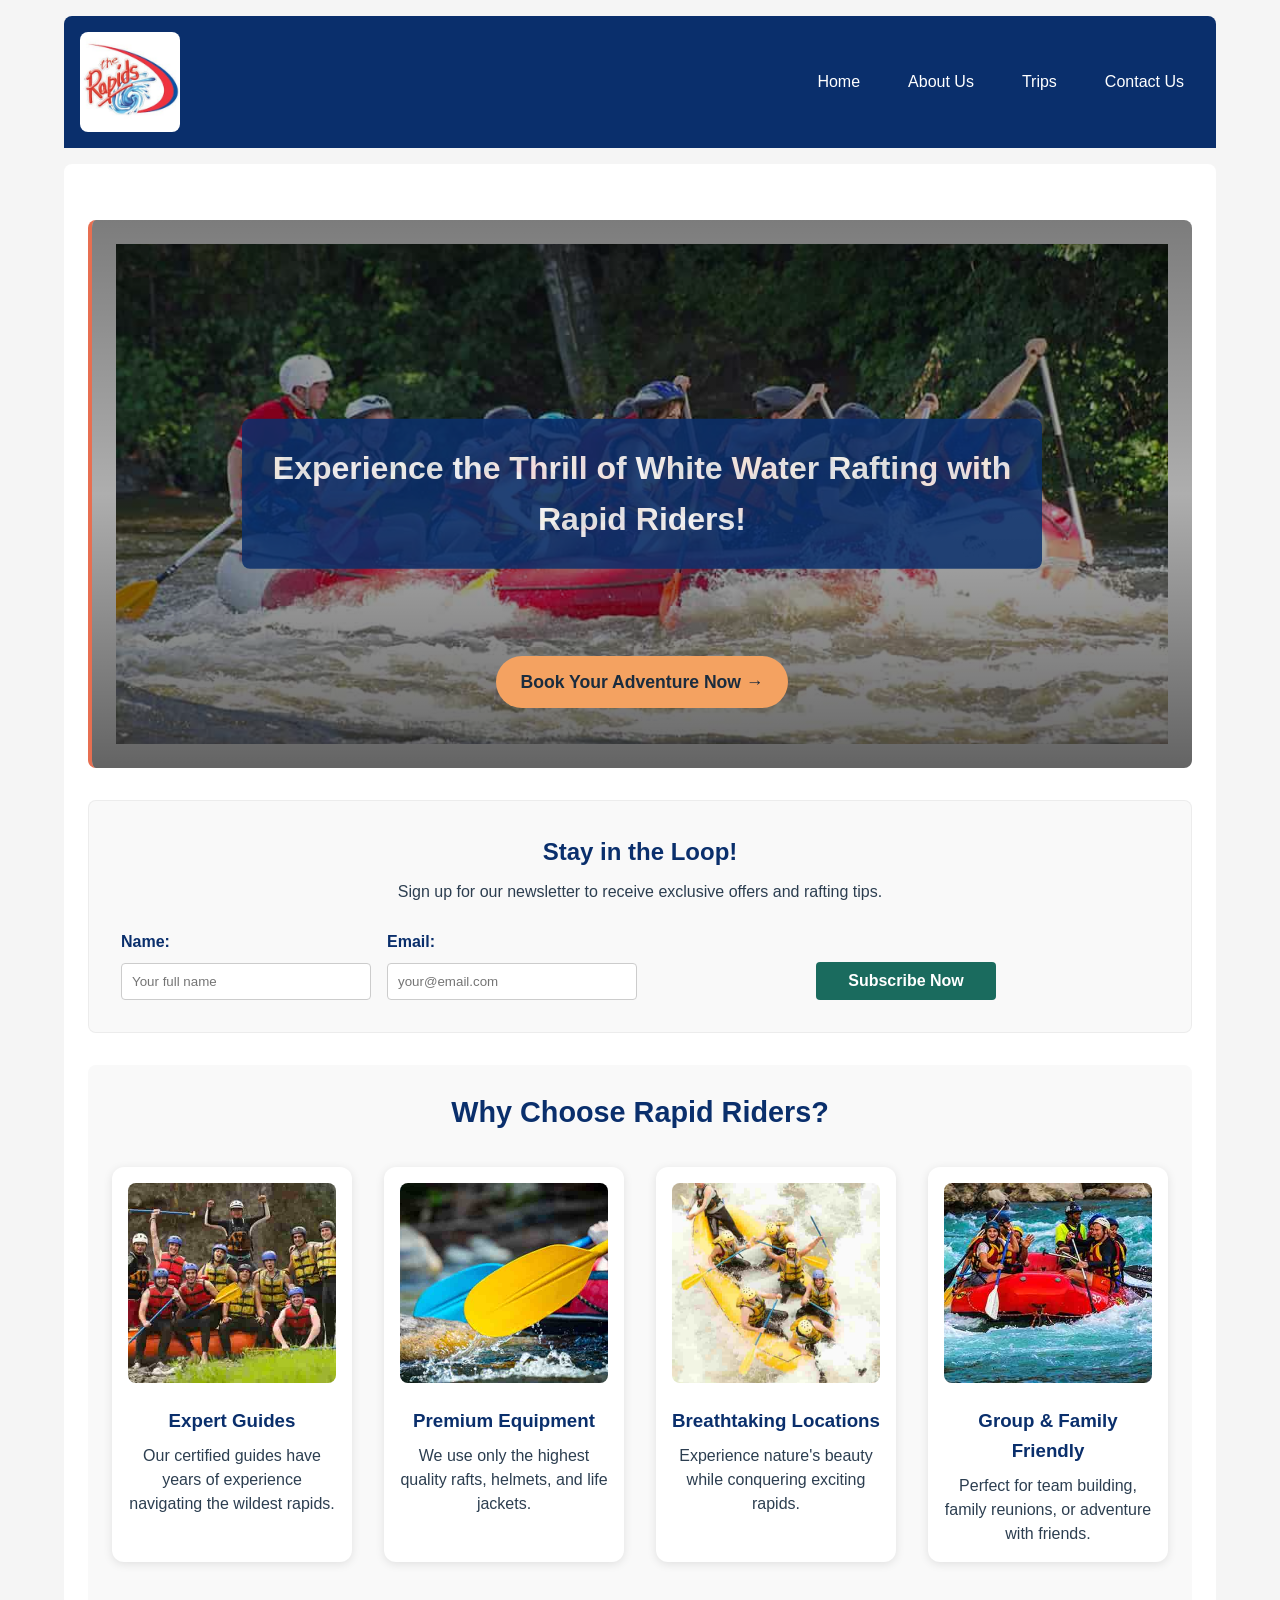
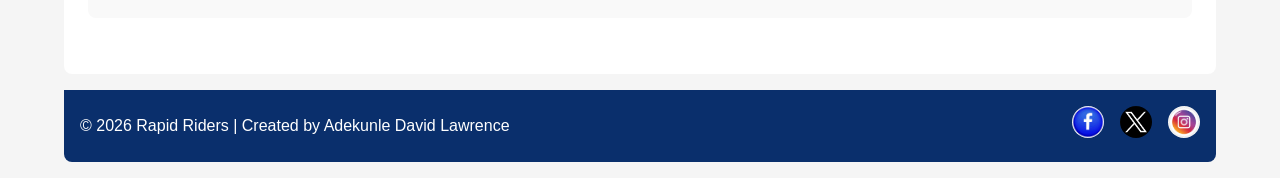
==== commit 4158b265: "update" ====
--- a/wwr/index.html
+++ b/wwr/index.html
@@ -22,7 +22,7 @@
     </header>
 
     <main>
-        <!-- Hero section (can be section on home page) -->
+        <!-- Hero Section -->
         <section class="hero home-hero">
             <img src="images/hero-image.jpg" alt="White water rafting adventure">
             <h1>Experience the Thrill of White Water Rafting with Rapid Riders!</h1>
@@ -31,7 +31,7 @@
             </div>
         </section>
 
-        <!-- Newsletter Signup Form -->
+        <!-- Newsletter Signup -->
         <section class="newsletter">
             <h2>Stay in the Loop!</h2>
             <p>Sign up for our newsletter to receive exclusive offers and rafting tips.</p>
@@ -48,38 +48,31 @@
             </form>
         </section>
 
-        <!-- CSS Grid Layout with 2+ images and content -->
+        <!-- Why Choose Us -->
         <section class="grid-content">
             <h2>Why Choose Rapid Riders?</h2>
             <div class="features-grid">
                 <div class="feature-card">
                     <img src="images/rafting1.jpg" alt="Expert guides">
                     <h3>Expert Guides</h3>
-                    <p>Our certified guides have years of experience navigating the wildest rapids while ensuring your safety.</p>
+                    <p>Our certified guides have years of experience navigating the wildest rapids.</p>
                 </div>
                 <div class="feature-card">
                     <img src="images/rafting2.jpg" alt="Top equipment">
                     <h3>Premium Equipment</h3>
-                    <p>We use only the highest quality rafts, helmets, and life jackets for your protection.</p>
+                    <p>We use only the highest quality rafts, helmets, and life jackets.</p>
                 </div>
                 <div class="feature-card">
                     <img src="images/rafting3.jpg" alt="Scenic locations">
                     <h3>Breathtaking Locations</h3>
-                    <p>Experience nature's beauty while conquering exciting rapids in pristine river canyons.</p>
+                    <p>Experience nature's beauty while conquering exciting rapids.</p>
                 </div>
                 <div class="feature-card">
                     <img src="images/rafting4.jpg" alt="Group adventures">
                     <h3>Group & Family Friendly</h3>
-                    <p>Perfect for team building, family reunions, or adventure with friends. Trips for all skill levels!</p>
+                    <p>Perfect for team building, family reunions, or adventure with friends.</p>
                 </div>
             </div>
-        </section>
-
-        <!-- Call to Action -->
-        <section class="call-to-action">
-            <h2>Ready for the Adventure of a Lifetime?</h2>
-            <p>Check out our available trips and find your perfect rafting experience!</p>
-            <a href="trips.html" class="cta-button large">View All Trips →</a>
         </section>
     </main>
 
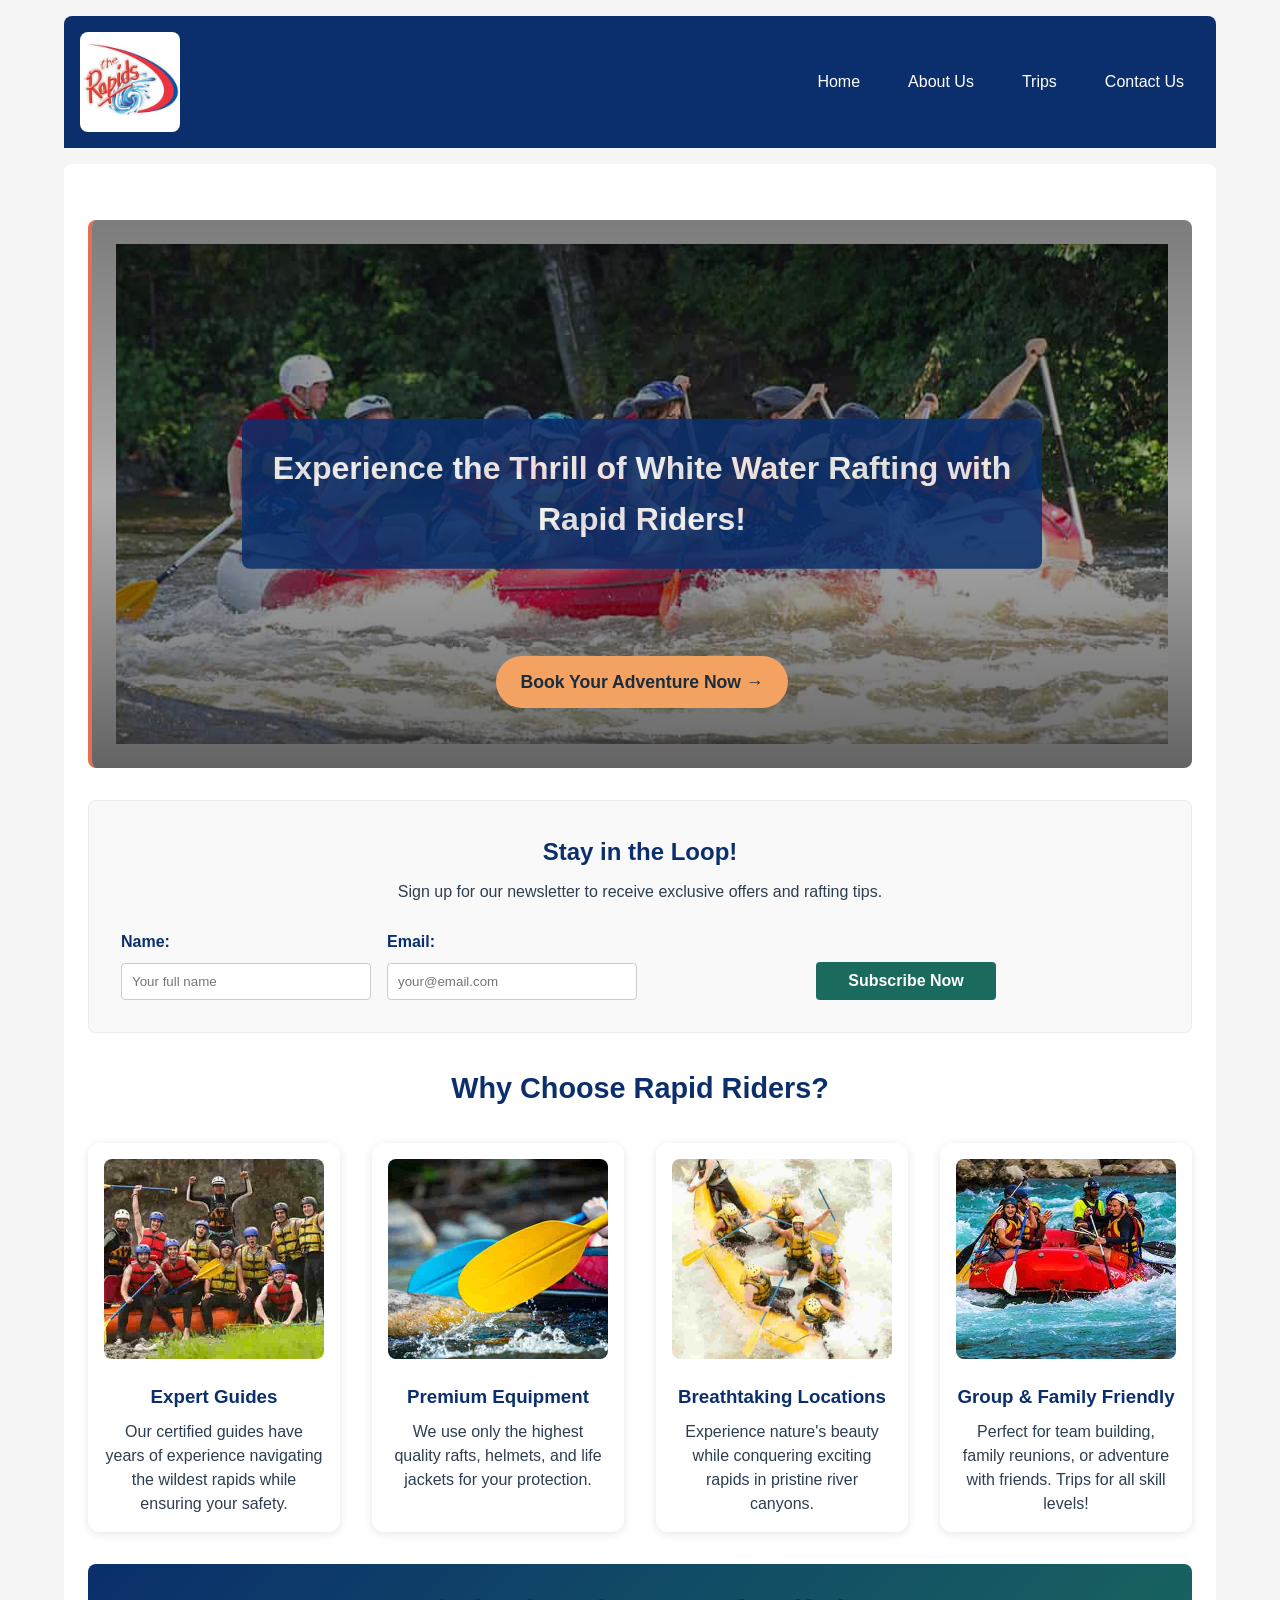
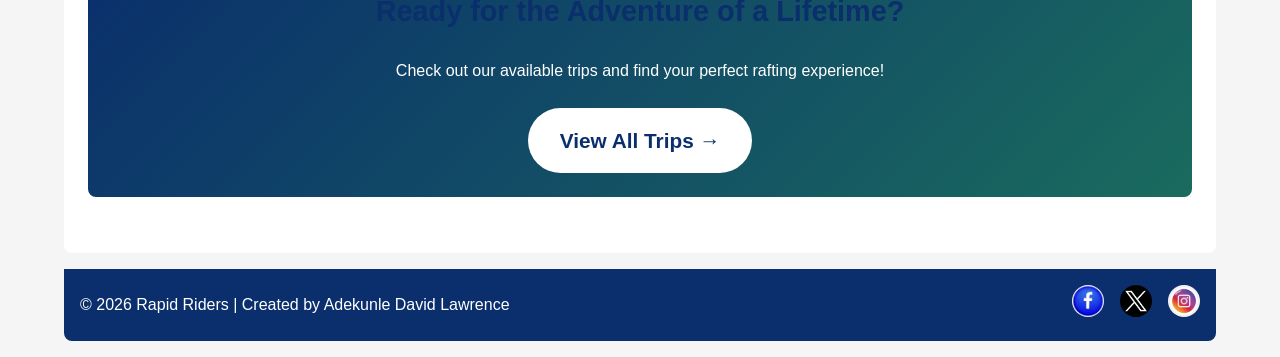
==== commit c509c606: "update" ====
--- a/wwr/index.html
+++ b/wwr/index.html
@@ -22,7 +22,7 @@
     </header>
 
     <main>
-        <!-- Hero Section -->
+        <!-- Hero section (can be section on home page) -->
         <section class="hero home-hero">
             <img src="images/hero-image.jpg" alt="White water rafting adventure">
             <h1>Experience the Thrill of White Water Rafting with Rapid Riders!</h1>
@@ -31,7 +31,7 @@
             </div>
         </section>
 
-        <!-- Newsletter Signup -->
+        <!-- Newsletter Signup Form -->
         <section class="newsletter">
             <h2>Stay in the Loop!</h2>
             <p>Sign up for our newsletter to receive exclusive offers and rafting tips.</p>
@@ -48,31 +48,38 @@
             </form>
         </section>
 
-        <!-- Why Choose Us -->
+        <!-- CSS Grid Layout with 2+ images and content -->
         <section class="grid-content">
             <h2>Why Choose Rapid Riders?</h2>
             <div class="features-grid">
                 <div class="feature-card">
                     <img src="images/rafting1.jpg" alt="Expert guides">
                     <h3>Expert Guides</h3>
-                    <p>Our certified guides have years of experience navigating the wildest rapids.</p>
+                    <p>Our certified guides have years of experience navigating the wildest rapids while ensuring your safety.</p>
                 </div>
                 <div class="feature-card">
                     <img src="images/rafting2.jpg" alt="Top equipment">
                     <h3>Premium Equipment</h3>
-                    <p>We use only the highest quality rafts, helmets, and life jackets.</p>
+                    <p>We use only the highest quality rafts, helmets, and life jackets for your protection.</p>
                 </div>
                 <div class="feature-card">
                     <img src="images/rafting3.jpg" alt="Scenic locations">
                     <h3>Breathtaking Locations</h3>
-                    <p>Experience nature's beauty while conquering exciting rapids.</p>
+                    <p>Experience nature's beauty while conquering exciting rapids in pristine river canyons.</p>
                 </div>
                 <div class="feature-card">
                     <img src="images/rafting4.jpg" alt="Group adventures">
                     <h3>Group & Family Friendly</h3>
-                    <p>Perfect for team building, family reunions, or adventure with friends.</p>
+                    <p>Perfect for team building, family reunions, or adventure with friends. Trips for all skill levels!</p>
                 </div>
             </div>
+        </section>
+
+        <!-- Call to Action -->
+        <section class="call-to-action">
+            <h2>Ready for the Adventure of a Lifetime?</h2>
+            <p>Check out our available trips and find your perfect rafting experience!</p>
+            <a href="trips.html" class="cta-button large">View All Trips →</a>
         </section>
     </main>
 
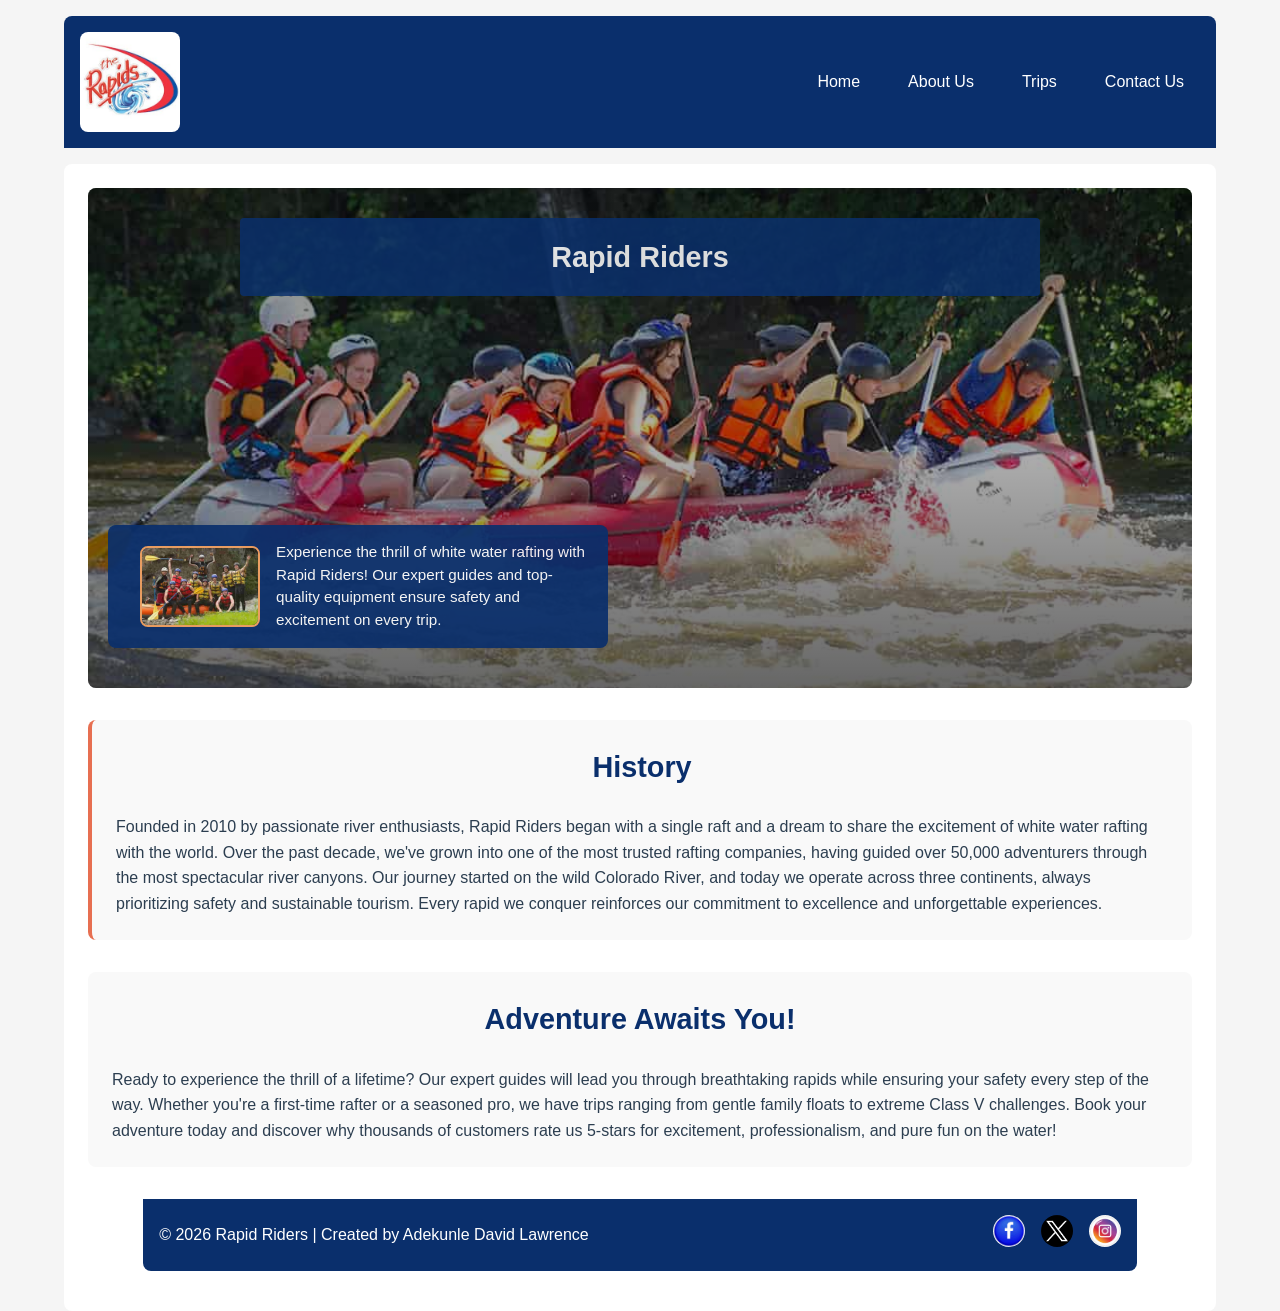
==== commit f251e437: "update" ====
--- a/wwr/index.html
+++ b/wwr/index.html
@@ -6,7 +6,7 @@
     <meta name="viewport" content="width=device-width, initial-scale=1.0">
     <meta name="description" content="Rapid Riders offers thrilling white water rafting adventures. Book your unforgettable river experience today!">
     <meta name="author" content="Adekunle David Lawrence">
-    <title>Rapid Riders | Home - White Water Rafting Adventures</title>
+    <title>Rapid Riders | About Us - White Water Rafting Adventures</title>
     <link rel="stylesheet" href="styles/rafting.css">
 </head>
 
@@ -22,67 +22,35 @@
     </header>
 
     <main>
-        <!-- Hero section (can be section on home page) -->
-        <section class="hero home-hero">
+        <!-- Hero section for home page (section is fine here) -->
+        <div class="hero">
             <img src="images/hero-image.jpg" alt="White water rafting adventure">
-            <h1>Experience the Thrill of White Water Rafting with Rapid Riders!</h1>
-            <div class="hero-cta">
-                <a href="trips.html" class="cta-button">Book Your Adventure Now →</a>
-            </div>
-        </section>
+             <h1>Rapid Riders</h1>
+            <article>
+    <img src="images/rafting1.jpg" alt="Rapid Riders rafting adventure">
+    <p>Experience the thrill of white water rafting with Rapid Riders! Our expert guides and top-quality equipment ensure safety and excitement on every trip.</p>
+</article>
+        </div>
+        <section>
+    <h2>History</h2>
+    <p>Founded in 2010 by passionate river enthusiasts, Rapid Riders began with a single
+                    raft and a dream to share the excitement of white water rafting with the world.
+                    Over the past decade, we've grown into one of the most trusted rafting
+                    companies, having guided over 50,000 adventurers through the most spectacular
+                    river canyons. Our journey started on the wild Colorado River, and today we
+                    operate across three continents, always prioritizing safety and sustainable
+                    tourism. Every rapid we conquer reinforces our commitment to excellence and
+                    unforgettable experiences.</p>
+</section>
 
-        <!-- Newsletter Signup Form -->
-        <section class="newsletter">
-            <h2>Stay in the Loop!</h2>
-            <p>Sign up for our newsletter to receive exclusive offers and rafting tips.</p>
-            <form class="newsletter-form">
-                <div class="form-group">
-                    <label for="name">Name:</label>
-                    <input type="text" id="name" name="name" placeholder="Your full name" required>
-                </div>
-                <div class="form-group">
-                    <label for="email">Email:</label>
-                    <input type="email" id="email" name="email" placeholder="your@email.com" required>
-                </div>
-                <button type="submit" class="submit-btn">Subscribe Now</button>
-            </form>
-        </section>
-
-        <!-- CSS Grid Layout with 2+ images and content -->
-        <section class="grid-content">
-            <h2>Why Choose Rapid Riders?</h2>
-            <div class="features-grid">
-                <div class="feature-card">
-                    <img src="images/rafting1.jpg" alt="Expert guides">
-                    <h3>Expert Guides</h3>
-                    <p>Our certified guides have years of experience navigating the wildest rapids while ensuring your safety.</p>
-                </div>
-                <div class="feature-card">
-                    <img src="images/rafting2.jpg" alt="Top equipment">
-                    <h3>Premium Equipment</h3>
-                    <p>We use only the highest quality rafts, helmets, and life jackets for your protection.</p>
-                </div>
-                <div class="feature-card">
-                    <img src="images/rafting3.jpg" alt="Scenic locations">
-                    <h3>Breathtaking Locations</h3>
-                    <p>Experience nature's beauty while conquering exciting rapids in pristine river canyons.</p>
-                </div>
-                <div class="feature-card">
-                    <img src="images/rafting4.jpg" alt="Group adventures">
-                    <h3>Group & Family Friendly</h3>
-                    <p>Perfect for team building, family reunions, or adventure with friends. Trips for all skill levels!</p>
-                </div>
-            </div>
-        </section>
-
-        <!-- Call to Action -->
-        <section class="call-to-action">
-            <h2>Ready for the Adventure of a Lifetime?</h2>
-            <p>Check out our available trips and find your perfect rafting experience!</p>
-            <a href="trips.html" class="cta-button large">View All Trips →</a>
-        </section>
-    </main>
-
+<section>
+    <h2>Adventure Awaits You!</h2>
+    <p>Ready to experience the thrill of a lifetime? Our expert guides will lead you through breathtaking rapids
+                while ensuring your safety every step of the way. Whether you're a first-time rafter or a seasoned pro,
+                we have trips ranging from gentle family floats to extreme Class V challenges. Book your adventure today
+                and discover why thousands of customers rate us 5-stars for excitement, professionalism, and pure fun
+                on the water!</p>
+</section>
     <footer>
         <p>&copy; 2026 Rapid Riders | Created by Adekunle David Lawrence</p>
         <nav class="socialmedia">
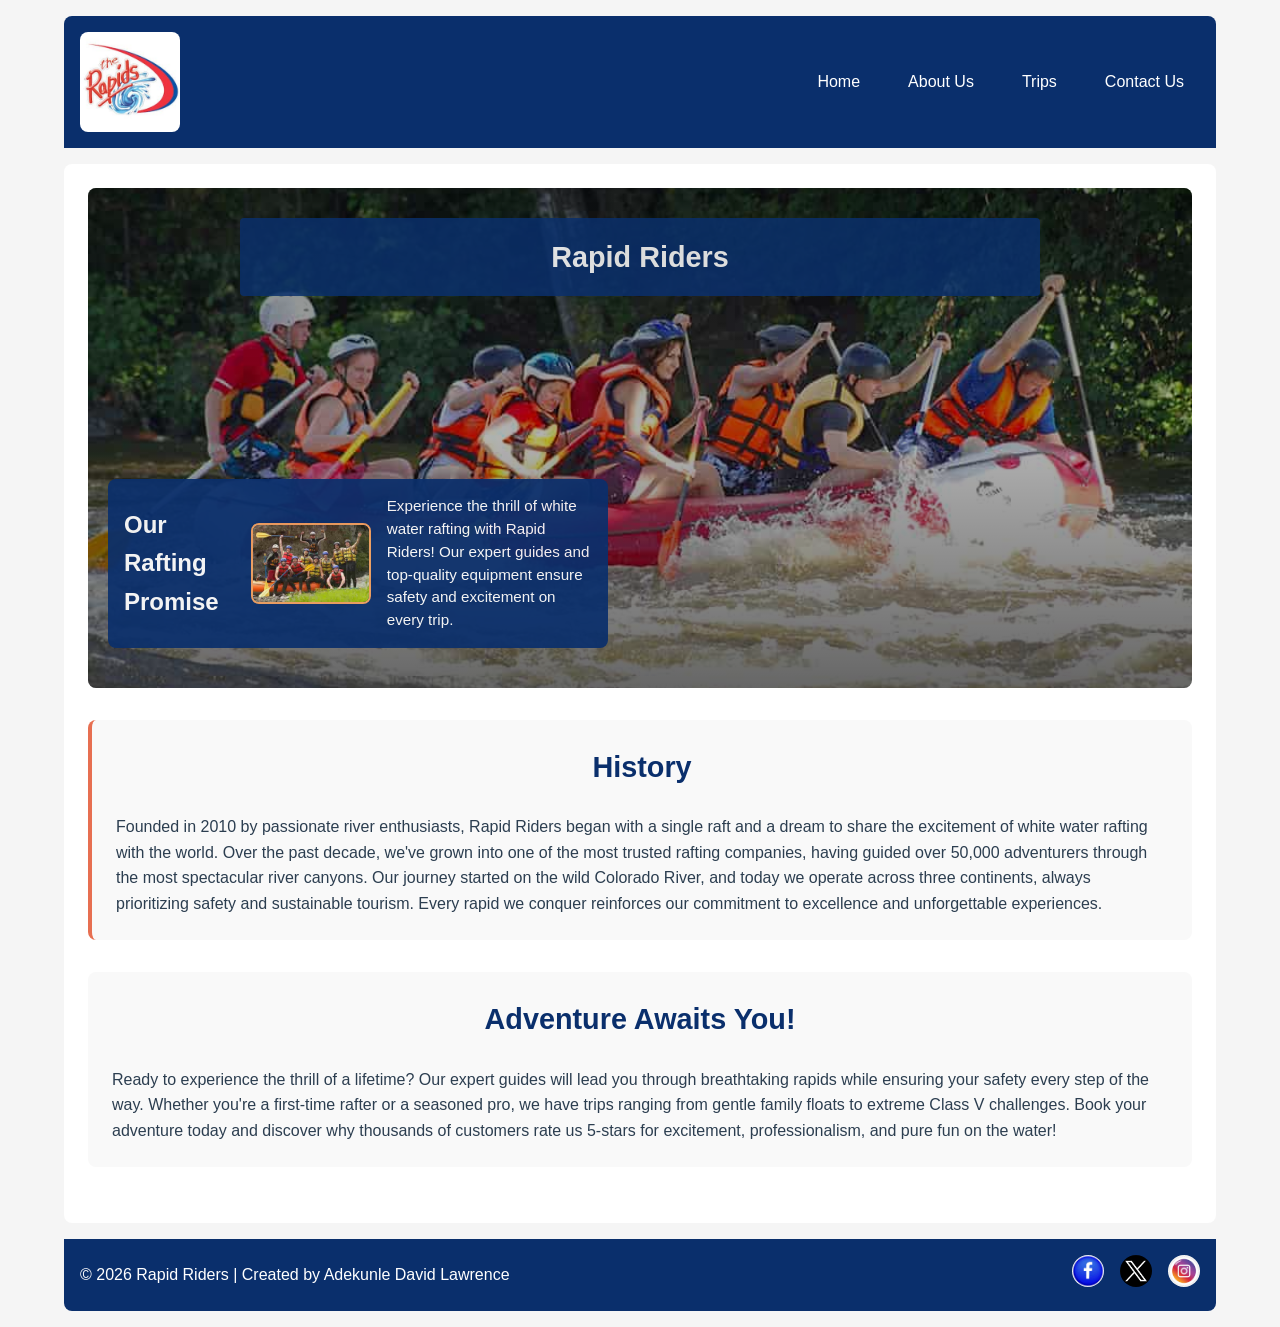
==== commit 0bbcd18f: "commit" ====
--- a/wwr/index.html
+++ b/wwr/index.html
@@ -22,35 +22,28 @@
     </header>
 
     <main>
-        <!-- Hero section for home page (section is fine here) -->
+        <!-- Hero section for home page -->
         <div class="hero">
             <img src="images/hero-image.jpg" alt="White water rafting adventure">
-             <h1>Rapid Riders</h1>
+            <h1>Rapid Riders</h1>
             <article>
-    <img src="images/rafting1.jpg" alt="Rapid Riders rafting adventure">
-    <p>Experience the thrill of white water rafting with Rapid Riders! Our expert guides and top-quality equipment ensure safety and excitement on every trip.</p>
-</article>
+                <h2>Our Rafting Promise</h2>  <!-- ✅ Added heading (h2) -->
+                <img src="images/rafting1.jpg" alt="Rapid Riders rafting adventure">
+                <p>Experience the thrill of white water rafting with Rapid Riders! Our expert guides and top-quality equipment ensure safety and excitement on every trip.</p>
+            </article>
         </div>
+
         <section>
-    <h2>History</h2>
-    <p>Founded in 2010 by passionate river enthusiasts, Rapid Riders began with a single
-                    raft and a dream to share the excitement of white water rafting with the world.
-                    Over the past decade, we've grown into one of the most trusted rafting
-                    companies, having guided over 50,000 adventurers through the most spectacular
-                    river canyons. Our journey started on the wild Colorado River, and today we
-                    operate across three continents, always prioritizing safety and sustainable
-                    tourism. Every rapid we conquer reinforces our commitment to excellence and
-                    unforgettable experiences.</p>
-</section>
+            <h2>History</h2>
+            <p>Founded in 2010 by passionate river enthusiasts, Rapid Riders began with a single raft and a dream to share the excitement of white water rafting with the world. Over the past decade, we've grown into one of the most trusted rafting companies, having guided over 50,000 adventurers through the most spectacular river canyons. Our journey started on the wild Colorado River, and today we operate across three continents, always prioritizing safety and sustainable tourism. Every rapid we conquer reinforces our commitment to excellence and unforgettable experiences.</p>
+        </section>
 
-<section>
-    <h2>Adventure Awaits You!</h2>
-    <p>Ready to experience the thrill of a lifetime? Our expert guides will lead you through breathtaking rapids
-                while ensuring your safety every step of the way. Whether you're a first-time rafter or a seasoned pro,
-                we have trips ranging from gentle family floats to extreme Class V challenges. Book your adventure today
-                and discover why thousands of customers rate us 5-stars for excitement, professionalism, and pure fun
-                on the water!</p>
-</section>
+        <section>
+            <h2>Adventure Awaits You!</h2>
+            <p>Ready to experience the thrill of a lifetime? Our expert guides will lead you through breathtaking rapids while ensuring your safety every step of the way. Whether you're a first-time rafter or a seasoned pro, we have trips ranging from gentle family floats to extreme Class V challenges. Book your adventure today and discover why thousands of customers rate us 5-stars for excitement, professionalism, and pure fun on the water!</p>
+        </section>
+    </main>  <!-- ✅ Added closing </main> tag -->
+
     <footer>
         <p>&copy; 2026 Rapid Riders | Created by Adekunle David Lawrence</p>
         <nav class="socialmedia">
